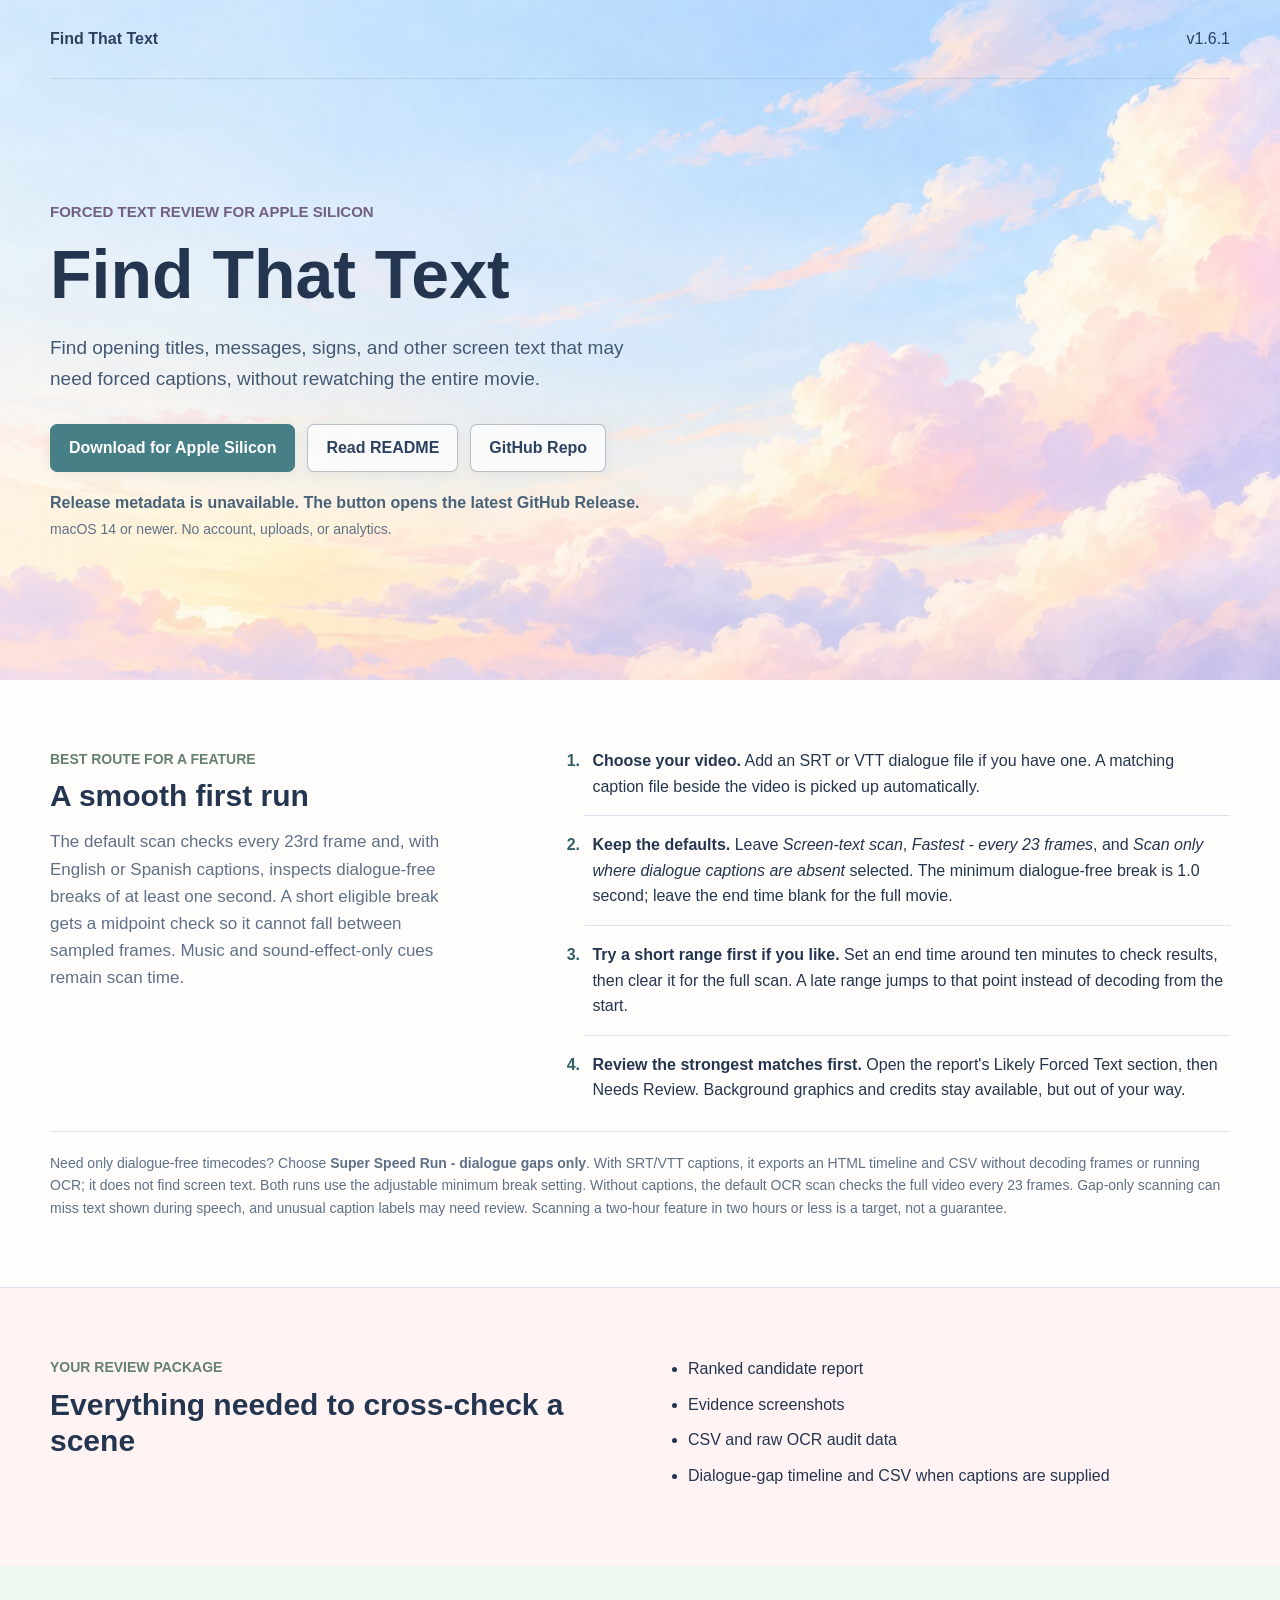
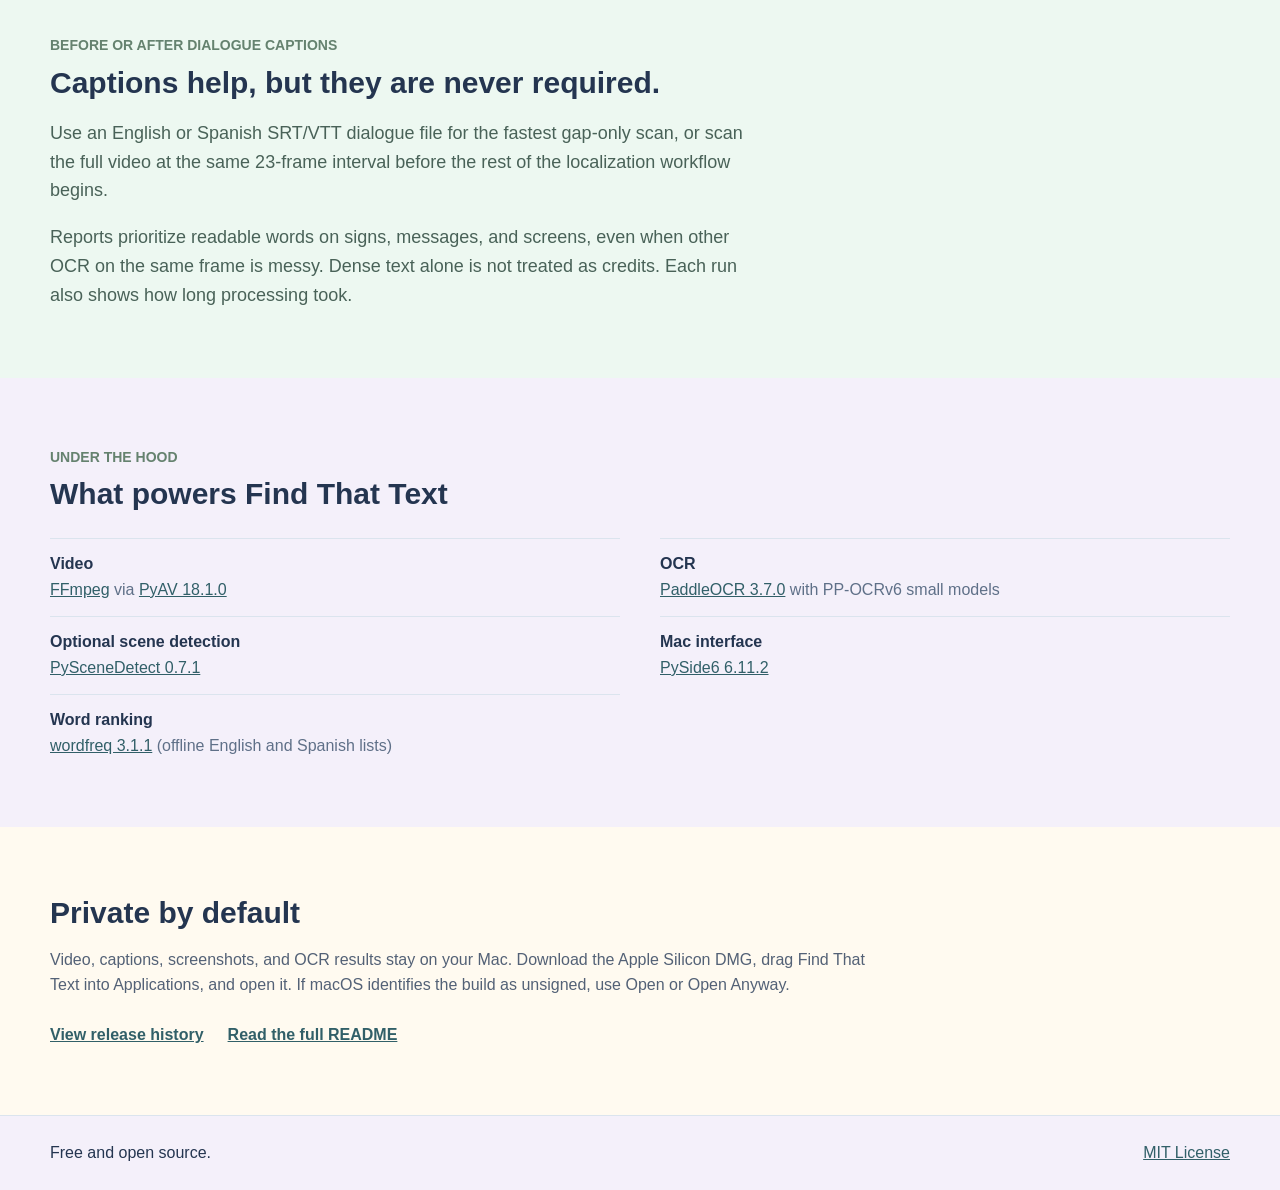
==== index.html @ 342d2d03 "Update download page for v1.6.1" ====
<!doctype html>
<html lang="en" data-repo="Find-That-Text" data-owner="MichaelBrandonFalk">
<head>
  <meta charset="utf-8">
  <meta name="viewport" content="width=device-width, initial-scale=1">
  <title>Find That Text</title>
  <link rel="icon" href="assets/icon.svg" type="image/svg+xml">
  <link rel="stylesheet" href="styles.css">
</head>
<body>
  <header class="hero">
    <nav>
      <strong>Find That Text</strong>
      <span>v1.6.1</span>
    </nav>
    <section class="hero-content">
      <p class="kicker">Forced text review for Apple Silicon</p>
      <h1>Find That Text</h1>
      <p class="summary">Find opening titles, messages, signs, and other screen text that may need forced captions, without rewatching the entire movie.</p>
      <div class="actions">
        <a id="download" class="button primary" href="https://github.com/MichaelBrandonFalk/Find-That-Text/releases/latest">Download for Apple Silicon</a>
        <a id="readme" class="button" href="https://github.com/MichaelBrandonFalk/Find-That-Text#readme">Read README</a>
        <a id="source" class="button" href="https://github.com/MichaelBrandonFalk/Find-That-Text">GitHub Repo</a>
      </div>
      <p id="download-status" class="status">Latest release lookup will use GitHub Releases when published.</p>
      <p class="compatibility">macOS 14 or newer. No account, uploads, or analytics.</p>
    </section>
  </header>
  <main>
    <section class="workflow">
      <div class="workflow-intro">
        <p class="section-label">Best route for a feature</p>
        <h2>A smooth first run</h2>
        <p>The default scan checks every 23rd frame and, with English or Spanish captions, inspects dialogue-free breaks of at least one second. A short eligible break gets a midpoint check so it cannot fall between sampled frames. Music and sound-effect-only cues remain scan time.</p>
      </div>
      <ol class="workflow-steps">
        <li><strong>Choose your video.</strong> Add an SRT or VTT dialogue file if you have one. A matching caption file beside the video is picked up automatically.</li>
        <li><strong>Keep the defaults.</strong> Leave <em>Screen-text scan</em>, <em>Fastest - every 23 frames</em>, and <em>Scan only where dialogue captions are absent</em> selected. The minimum dialogue-free break is 1.0 second; leave the end time blank for the full movie.</li>
        <li><strong>Try a short range first if you like.</strong> Set an end time around ten minutes to check results, then clear it for the full scan. A late range jumps to that point instead of decoding from the start.</li>
        <li><strong>Review the strongest matches first.</strong> Open the report's Likely Forced Text section, then Needs Review. Background graphics and credits stay available, but out of your way.</li>
      </ol>
      <p class="workflow-note">Need only dialogue-free timecodes? Choose <strong>Super Speed Run - dialogue gaps only</strong>. With SRT/VTT captions, it exports an HTML timeline and CSV without decoding frames or running OCR; it does not find screen text. Both runs use the adjustable minimum break setting. Without captions, the default OCR scan checks the full video every 23 frames. Gap-only scanning can miss text shown during speech, and unusual caption labels may need review. Scanning a two-hour feature in two hours or less is a target, not a guarantee.</p>
    </section>
    <section class="outputs">
      <div>
        <p class="section-label">Your review package</p>
        <h2>Everything needed to cross-check a scene</h2>
      </div>
      <ul>
        <li>Ranked candidate report</li>
        <li>Evidence screenshots</li>
        <li>CSV and raw OCR audit data</li>
        <li>Dialogue-gap timeline and CSV when captions are supplied</li>
      </ul>
    </section>
    <section class="privacy">
      <p class="section-label">Before or after dialogue captions</p>
      <h2>Captions help, but they are never required.</h2>
      <p>Use an English or Spanish SRT/VTT dialogue file for the fastest gap-only scan, or scan the full video at the same 23-frame interval before the rest of the localization workflow begins.</p>
      <p>Reports prioritize readable words on signs, messages, and screens, even when other OCR on the same frame is messy. Dense text alone is not treated as credits. Each run also shows how long processing took.</p>
    </section>
    <section class="technology">
      <p class="section-label">Under the hood</p>
      <h2>What powers Find That Text</h2>
      <ul class="technology-list">
        <li><strong>Video</strong><a href="https://ffmpeg.org/">FFmpeg</a> via <a href="https://github.com/PyAV-Org/PyAV">PyAV 18.1.0</a></li>
        <li><strong>OCR</strong><a href="https://github.com/PaddlePaddle/PaddleOCR">PaddleOCR 3.7.0</a> with PP-OCRv6 small models</li>
        <li><strong>Optional scene detection</strong><a href="https://github.com/Breakthrough/PySceneDetect">PySceneDetect 0.7.1</a></li>
        <li><strong>Mac interface</strong><a href="https://doc.qt.io/qtforpython-6/">PySide6 6.11.2</a></li>
        <li><strong>Word ranking</strong><a href="https://github.com/rspeer/wordfreq">wordfreq 3.1.1</a> (offline English and Spanish lists)</li>
      </ul>
    </section>
    <section class="install">
      <h2>Private by default</h2>
      <p>Video, captions, screenshots, and OCR results stay on your Mac. Download the Apple Silicon DMG, drag Find That Text into Applications, and open it. If macOS identifies the build as unsigned, use Open or Open Anyway.</p>
      <div class="text-links">
        <a id="releases" href="https://github.com/MichaelBrandonFalk/Find-That-Text/releases">View release history</a>
        <a id="readme-inline" href="https://github.com/MichaelBrandonFalk/Find-That-Text#readme">Read the full README</a>
      </div>
    </section>
  </main>
  <footer>
    <span>Free and open source.</span>
    <a href="https://github.com/MichaelBrandonFalk/Find-That-Text/blob/main/LICENSE" id="license">MIT License</a>
  </footer>
  <script src="app.js"></script>
</body>
</html>
---- styles.css ----
:root {
  color-scheme: light;
  --ink: #243550;
  --muted: #5f7088;
  --line: #dbe4ee;
  --accent: #477f87;
  --accent-strong: #315f68;
  --sky: #eaf5ff;
  --blush: #fff3f4;
  --mint: #edf8f1;
  --lavender: #f4f0fa;
  --cream: #fffaf0;
  --panel: #fffefd;
}

* {
  box-sizing: border-box;
}

body {
  margin: 0;
  font-family: -apple-system, BlinkMacSystemFont, "Segoe UI", sans-serif;
  color: var(--ink);
  background: var(--panel);
  line-height: 1.6;
}

.hero {
  height: min(680px, 82vh);
  min-height: 560px;
  padding: 0 28px;
  color: var(--ink);
  background: var(--sky) url("assets/pastel-clouds-hero.jpg") center / cover no-repeat;
  display: flex;
  flex-direction: column;
}

nav {
  width: min(1180px, 100%);
  margin: 0 auto;
  padding: 26px 0;
  display: flex;
  justify-content: space-between;
  align-items: center;
  gap: 18px;
  border-bottom: 1px solid rgba(66, 92, 124, 0.14);
  color: #2d4260;
}

.hero-content {
  width: min(1180px, 100%);
  margin: auto;
  padding: 72px 0 90px;
}

.kicker {
  margin: 0 0 16px;
  color: #725f82;
  font-weight: 700;
  font-size: 15px;
  text-transform: uppercase;
  letter-spacing: 0;
}

h1 {
  margin: 0;
  max-width: 690px;
  font-size: 68px;
  line-height: 1.02;
  letter-spacing: 0;
  color: #243550;
}

h2 {
  margin: 0 0 14px;
  font-size: 30px;
  letter-spacing: 0;
  line-height: 1.2;
}

.summary {
  max-width: 580px;
  margin: 24px 0 30px;
  font-size: 19px;
  color: #435873;
}

.actions {
  display: flex;
  flex-wrap: wrap;
  gap: 12px;
}

.button {
  display: inline-flex;
  align-items: center;
  justify-content: center;
  min-height: 46px;
  padding: 10px 18px;
  border: 1px solid rgba(52, 77, 104, 0.34);
  border-radius: 7px;
  color: #2d4260;
  background: rgba(255, 255, 255, 0.68);
  text-decoration: none;
  font-weight: 700;
  box-shadow: 0 3px 12px rgba(78, 104, 134, 0.08);
}

.button.primary {
  border-color: var(--accent);
  background: var(--accent);
  color: white;
}

.button.primary:hover {
  background: var(--accent-strong);
}

.status {
  margin: 18px 0 0;
  color: #486279;
  font-weight: 650;
}

.compatibility {
  margin: 3px 0 0;
  color: var(--muted);
  font-size: 14px;
}

main {
  background: var(--panel);
}

.workflow,
.outputs,
.privacy,
.technology,
.install {
  padding: 68px max(28px, calc((100vw - 1180px) / 2));
}

.workflow {
  display: grid;
  grid-template-columns: minmax(240px, 0.9fr) minmax(0, 1.4fr);
  column-gap: 80px;
  row-gap: 28px;
  border-bottom: 1px solid var(--line);
  background: var(--panel);
}

.workflow-intro > p:last-child {
  max-width: 400px;
  margin: 0;
  color: var(--muted);
  font-size: 17px;
}

.workflow-steps {
  margin: 0;
  padding-left: 24px;
}

.workflow-steps li {
  padding: 0 0 16px 8px;
  margin-bottom: 16px;
  border-bottom: 1px solid var(--line);
}

.workflow-steps li:last-child {
  margin-bottom: 0;
  padding-bottom: 0;
  border-bottom: 0;
}

.workflow-steps li::marker {
  color: var(--accent-strong);
  font-weight: 750;
}

.workflow-steps strong {
  color: var(--ink);
}

.workflow-note {
  grid-column: 1 / -1;
  margin: 0;
  padding-top: 20px;
  border-top: 1px solid var(--line);
  color: var(--muted);
  font-size: 14px;
}

.outputs {
  display: grid;
  grid-template-columns: minmax(240px, 1fr) minmax(0, 1fr);
  gap: 48px;
  background: var(--blush);
}

.outputs ul {
  margin: 0;
  padding-left: 24px;
}

.outputs li {
  margin: 0 0 10px;
}

.privacy {
  background: var(--mint);
}

.privacy p:not(.section-label) {
  max-width: 700px;
  margin-bottom: 0;
  font-size: 18px;
  color: #496258;
}

.section-label {
  margin: 0 0 8px;
  color: #65826f;
  font-size: 14px;
  font-weight: 750;
  text-transform: uppercase;
  letter-spacing: 0;
}

.technology {
  background: var(--lavender);
}

.technology-list {
  display: grid;
  grid-template-columns: repeat(2, minmax(0, 1fr));
  gap: 14px 40px;
  list-style: none;
  margin: 26px 0 0;
  padding: 0;
}

.technology-list li {
  border-top: 1px solid var(--line);
  padding-top: 12px;
  color: var(--muted);
}

.technology-list strong {
  display: block;
  color: var(--ink);
}

.install {
  background: var(--cream);
}

.install > p {
  max-width: 820px;
  color: #536176;
}

.text-links {
  display: flex;
  flex-wrap: wrap;
  gap: 24px;
  margin-top: 24px;
  font-weight: 700;
}

footer {
  display: flex;
  justify-content: space-between;
  gap: 18px;
  padding: 24px max(28px, calc((100vw - 1180px) / 2));
  border-top: 1px solid var(--line);
  background: var(--lavender);
}

footer a,
main a {
  color: var(--accent-strong);
}

@media (max-width: 720px) {
  .hero {
    height: min(640px, 88vh);
    min-height: 560px;
    padding: 0 20px;
    background-position: 62% center;
  }

  nav {
    padding: 20px 0;
  }

  .hero-content {
    padding: 56px 0 72px;
  }

  h1 {
    max-width: 520px;
    font-size: 46px;
  }

  .summary {
    max-width: 500px;
    font-size: 18px;
  }

  .button {
    width: 100%;
  }

  .workflow,
  .outputs,
  .privacy,
  .technology,
  .install {
    padding: 52px 24px;
  }

  .workflow,
  .outputs {
    grid-template-columns: 1fr;
    gap: 30px;
  }

  .technology-list {
    grid-template-columns: 1fr;
  }

  footer {
    padding: 22px 24px;
  }
}

@media (max-width: 420px) {
  .hero {
    height: auto;
    min-height: 560px;
  }

  nav {
    font-size: 14px;
  }

  h1 {
    font-size: 40px;
  }

  .kicker {
    font-size: 13px;
  }
}
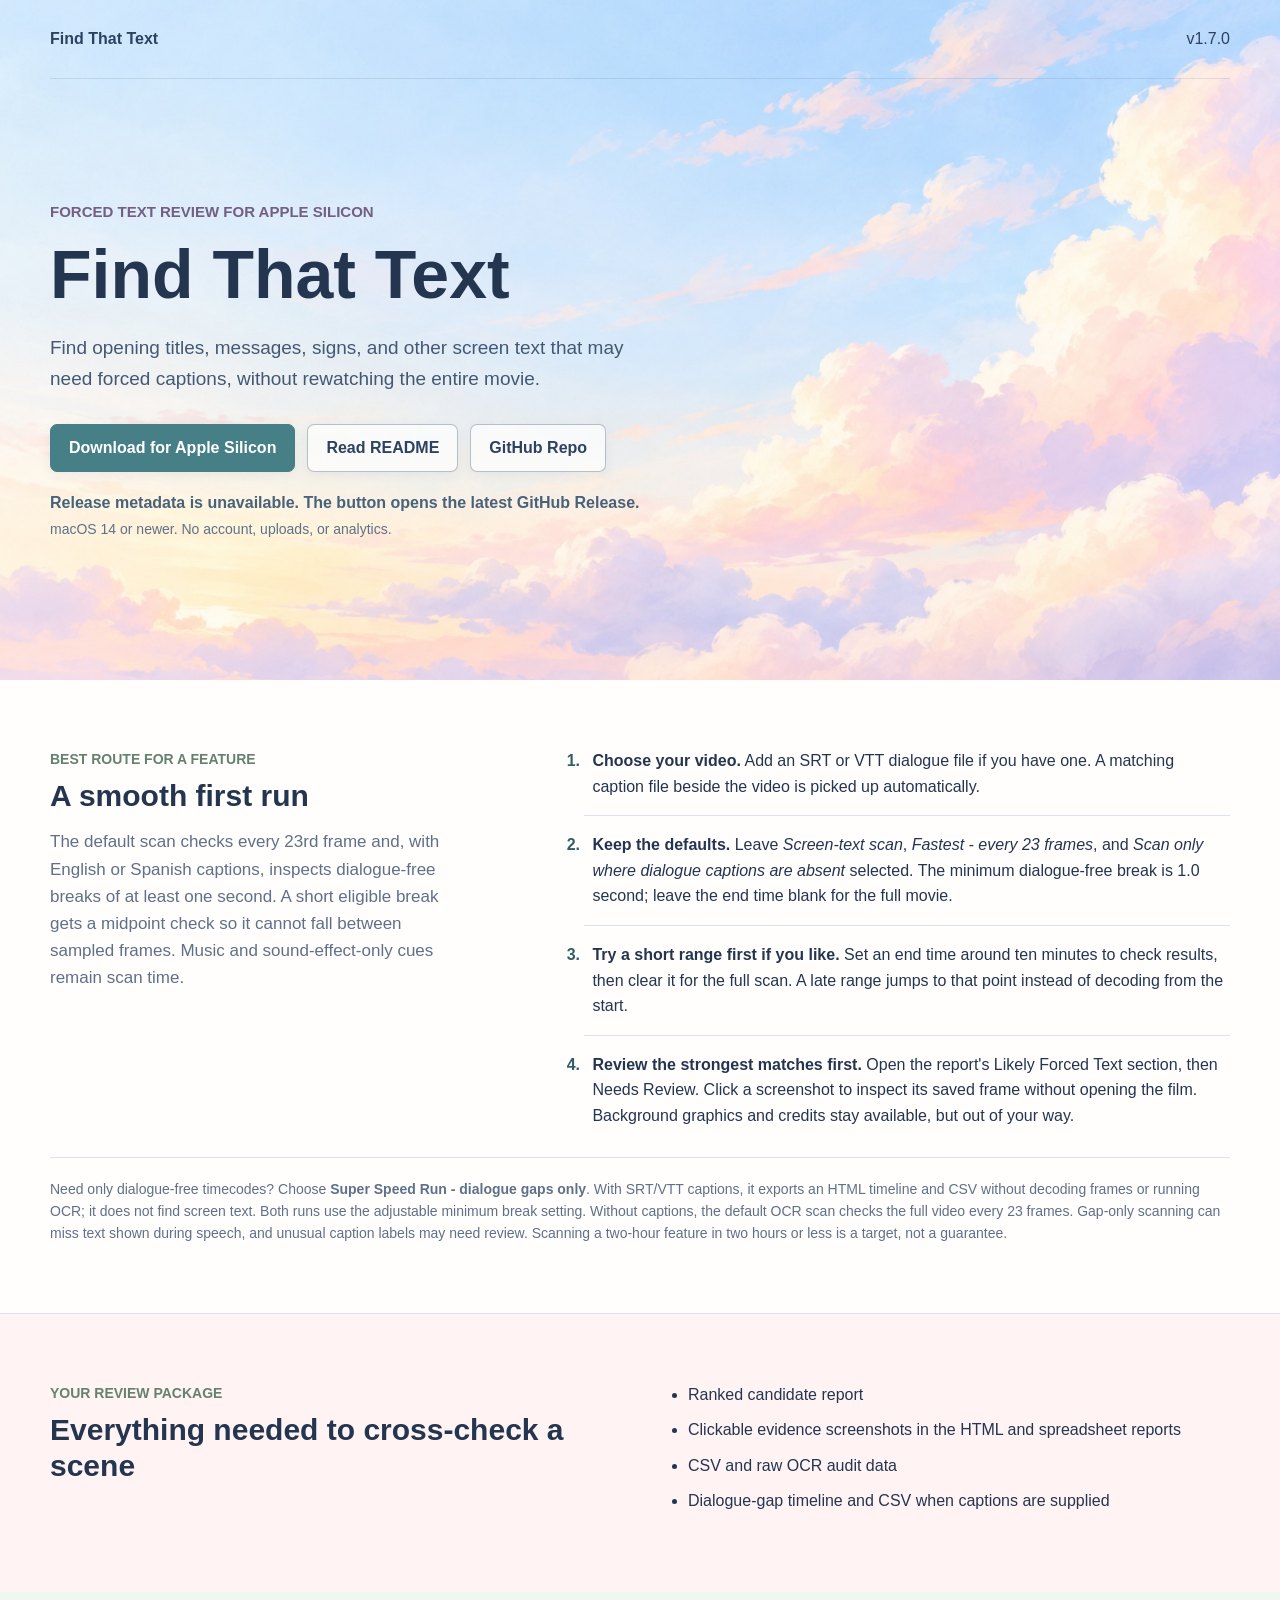
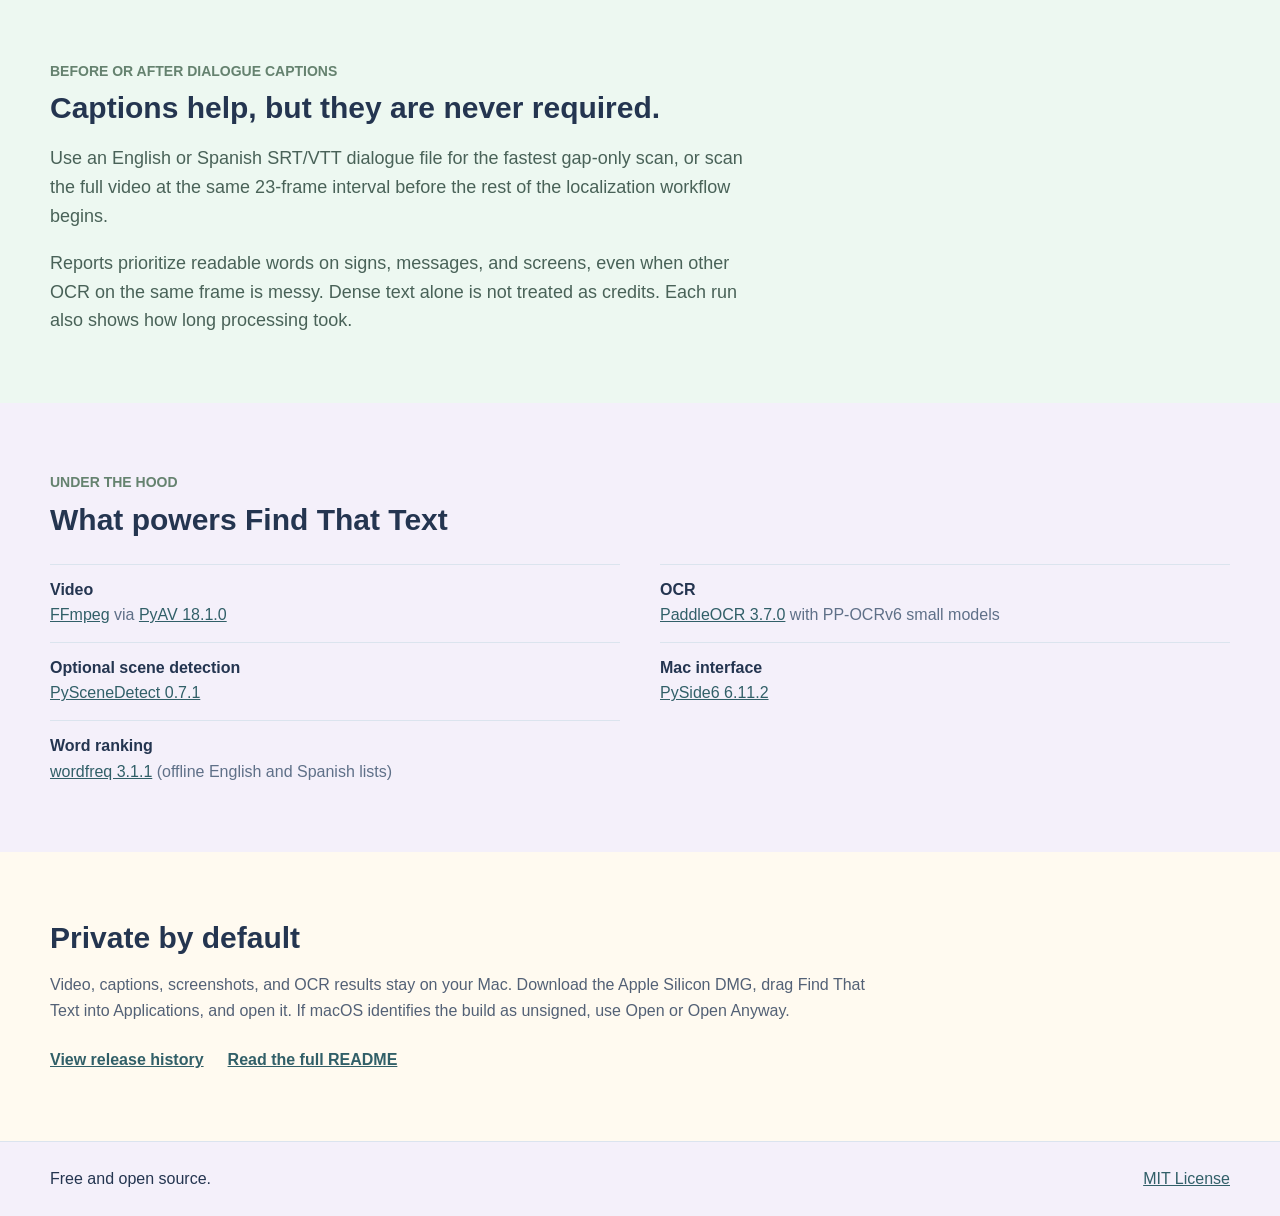
==== commit b147d291: "Update download page for v1.7.0" ====
--- a/index.html
+++ b/index.html
@@ -11,7 +11,7 @@
   <header class="hero">
     <nav>
       <strong>Find That Text</strong>
-      <span>v1.6.1</span>
+        <span>v1.7.0</span>
     </nav>
     <section class="hero-content">
       <p class="kicker">Forced text review for Apple Silicon</p>
@@ -37,7 +37,7 @@
         <li><strong>Choose your video.</strong> Add an SRT or VTT dialogue file if you have one. A matching caption file beside the video is picked up automatically.</li>
         <li><strong>Keep the defaults.</strong> Leave <em>Screen-text scan</em>, <em>Fastest - every 23 frames</em>, and <em>Scan only where dialogue captions are absent</em> selected. The minimum dialogue-free break is 1.0 second; leave the end time blank for the full movie.</li>
         <li><strong>Try a short range first if you like.</strong> Set an end time around ten minutes to check results, then clear it for the full scan. A late range jumps to that point instead of decoding from the start.</li>
-        <li><strong>Review the strongest matches first.</strong> Open the report's Likely Forced Text section, then Needs Review. Background graphics and credits stay available, but out of your way.</li>
+        <li><strong>Review the strongest matches first.</strong> Open the report's Likely Forced Text section, then Needs Review. Click a screenshot to inspect its saved frame without opening the film. Background graphics and credits stay available, but out of your way.</li>
       </ol>
       <p class="workflow-note">Need only dialogue-free timecodes? Choose <strong>Super Speed Run - dialogue gaps only</strong>. With SRT/VTT captions, it exports an HTML timeline and CSV without decoding frames or running OCR; it does not find screen text. Both runs use the adjustable minimum break setting. Without captions, the default OCR scan checks the full video every 23 frames. Gap-only scanning can miss text shown during speech, and unusual caption labels may need review. Scanning a two-hour feature in two hours or less is a target, not a guarantee.</p>
     </section>
@@ -48,7 +48,7 @@
       </div>
       <ul>
         <li>Ranked candidate report</li>
-        <li>Evidence screenshots</li>
+        <li>Clickable evidence screenshots in the HTML and spreadsheet reports</li>
         <li>CSV and raw OCR audit data</li>
         <li>Dialogue-gap timeline and CSV when captions are supplied</li>
       </ul>
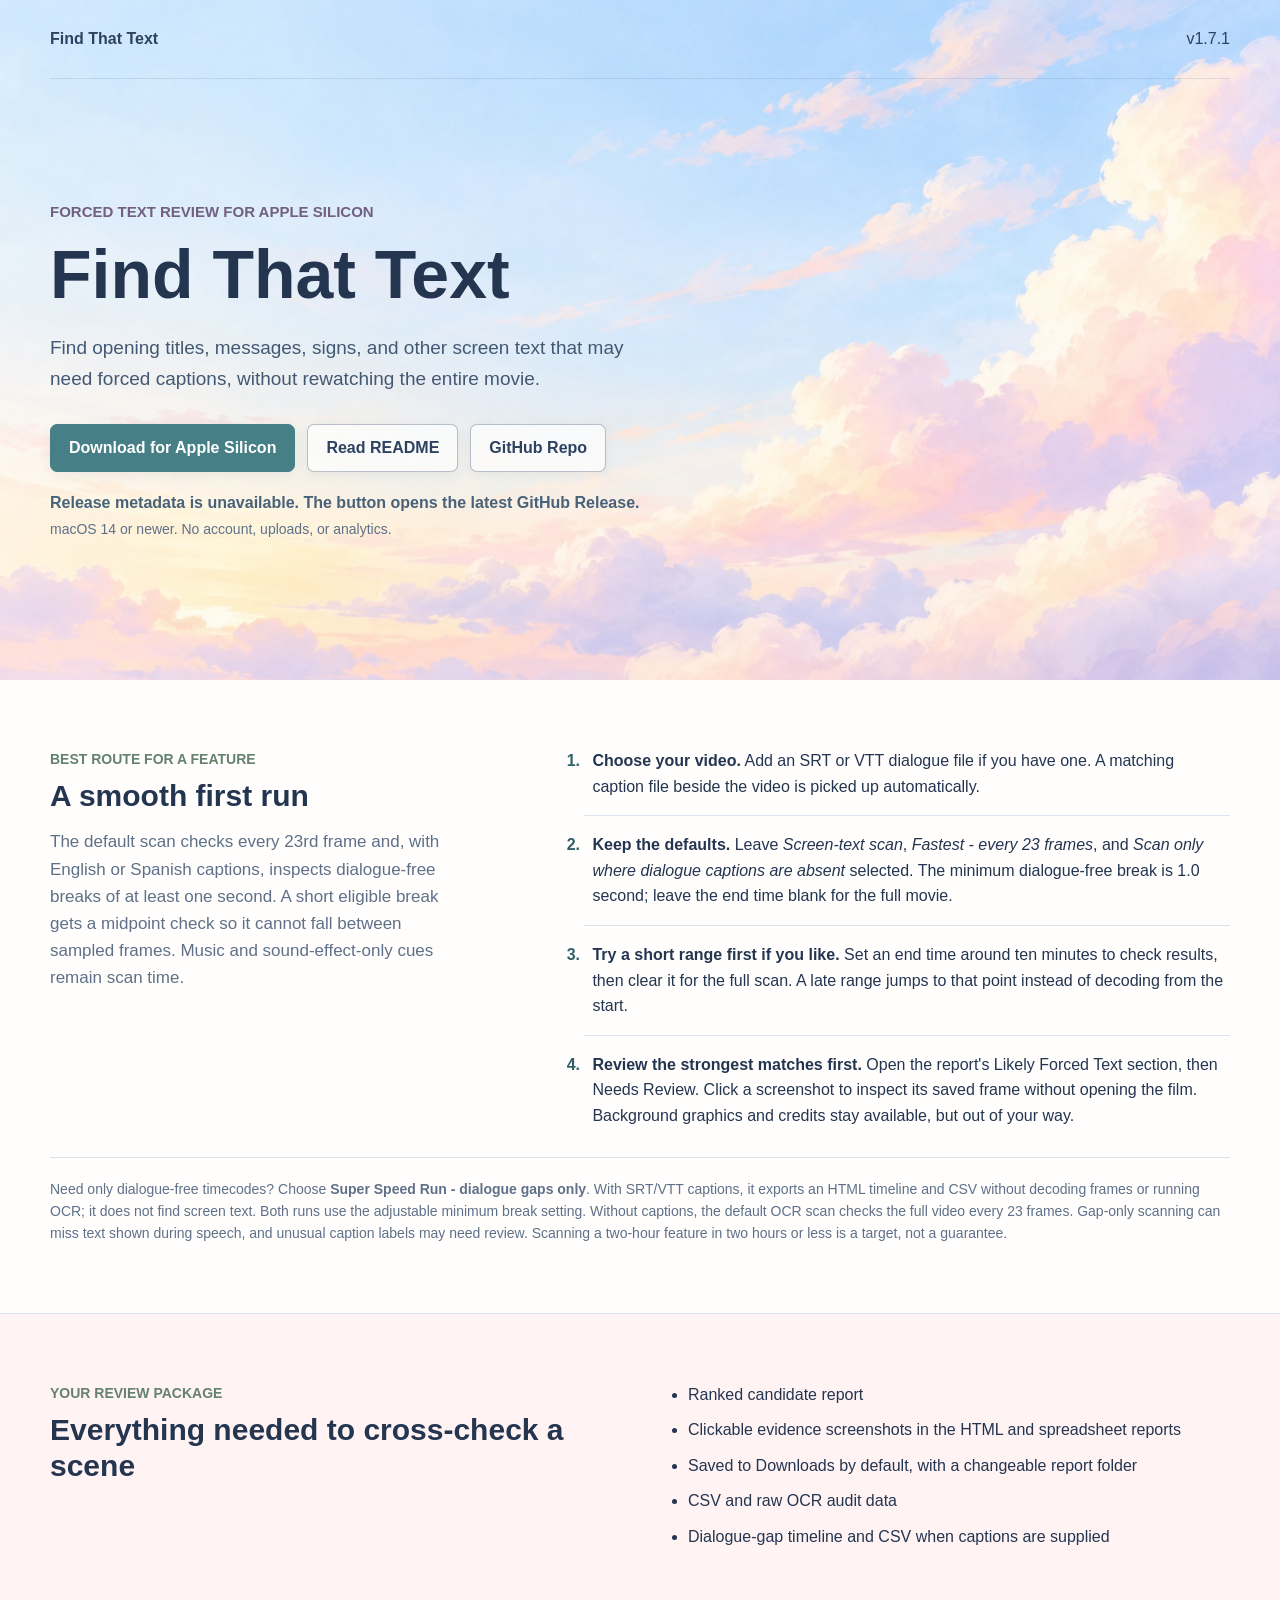
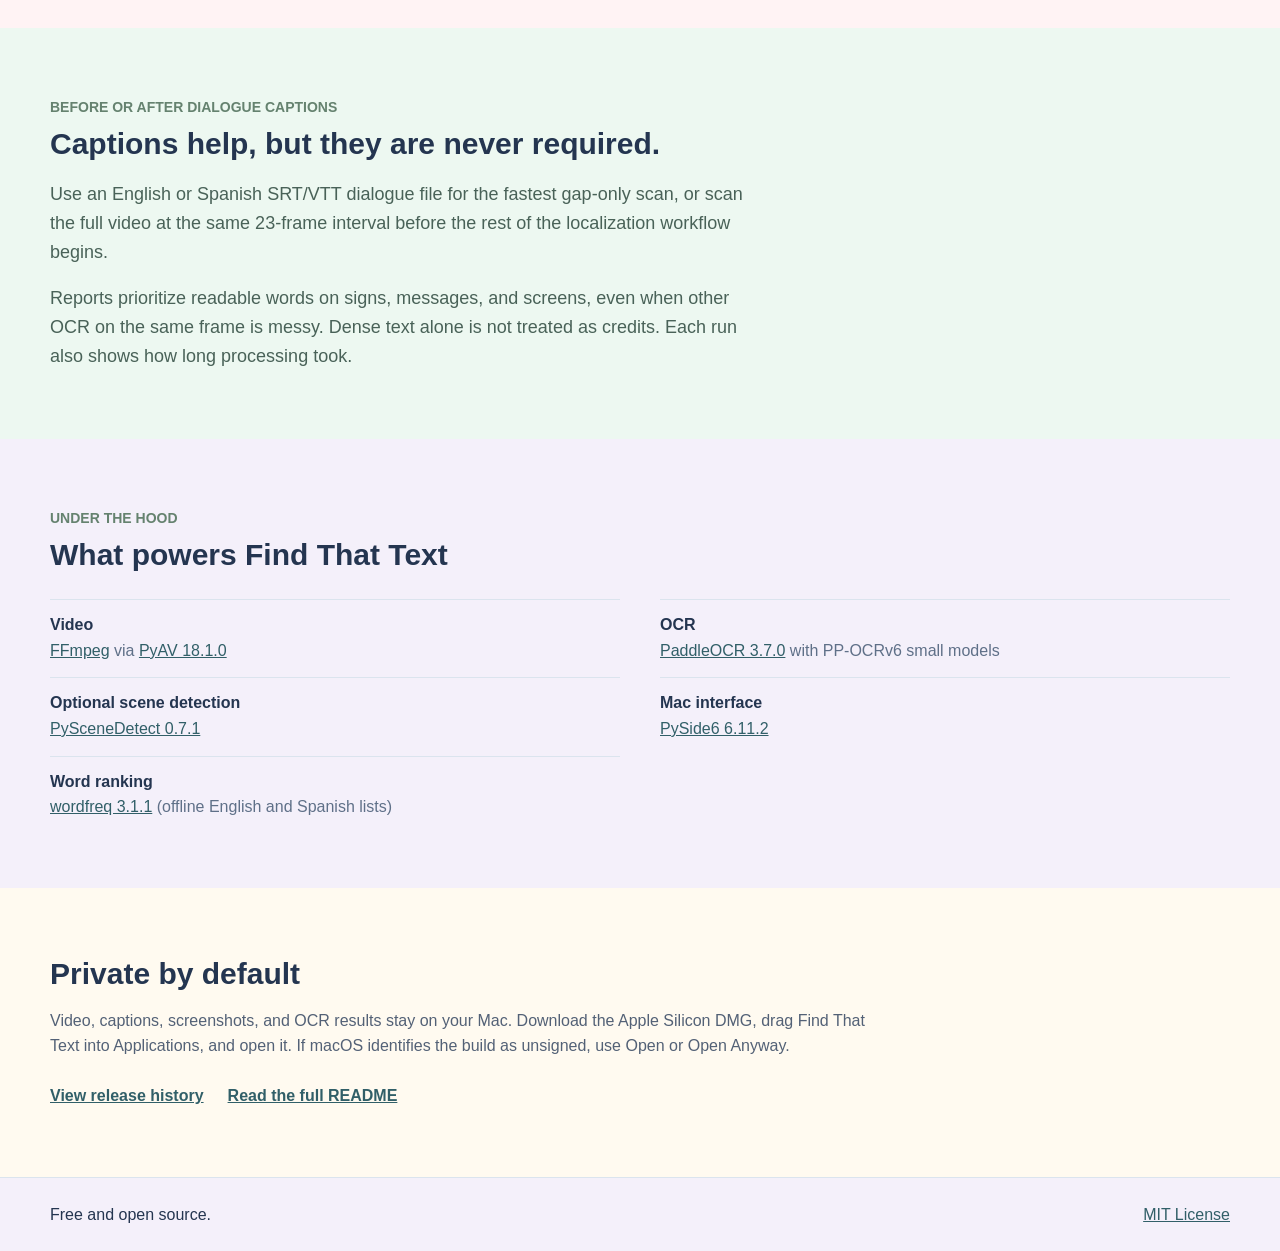
==== commit 603533cc: "Update download page for v1.7.1" ====
--- a/index.html
+++ b/index.html
@@ -11,7 +11,7 @@
   <header class="hero">
     <nav>
       <strong>Find That Text</strong>
-        <span>v1.7.0</span>
+        <span>v1.7.1</span>
     </nav>
     <section class="hero-content">
       <p class="kicker">Forced text review for Apple Silicon</p>
@@ -49,6 +49,7 @@
       <ul>
         <li>Ranked candidate report</li>
         <li>Clickable evidence screenshots in the HTML and spreadsheet reports</li>
+        <li>Saved to Downloads by default, with a changeable report folder</li>
         <li>CSV and raw OCR audit data</li>
         <li>Dialogue-gap timeline and CSV when captions are supplied</li>
       </ul>
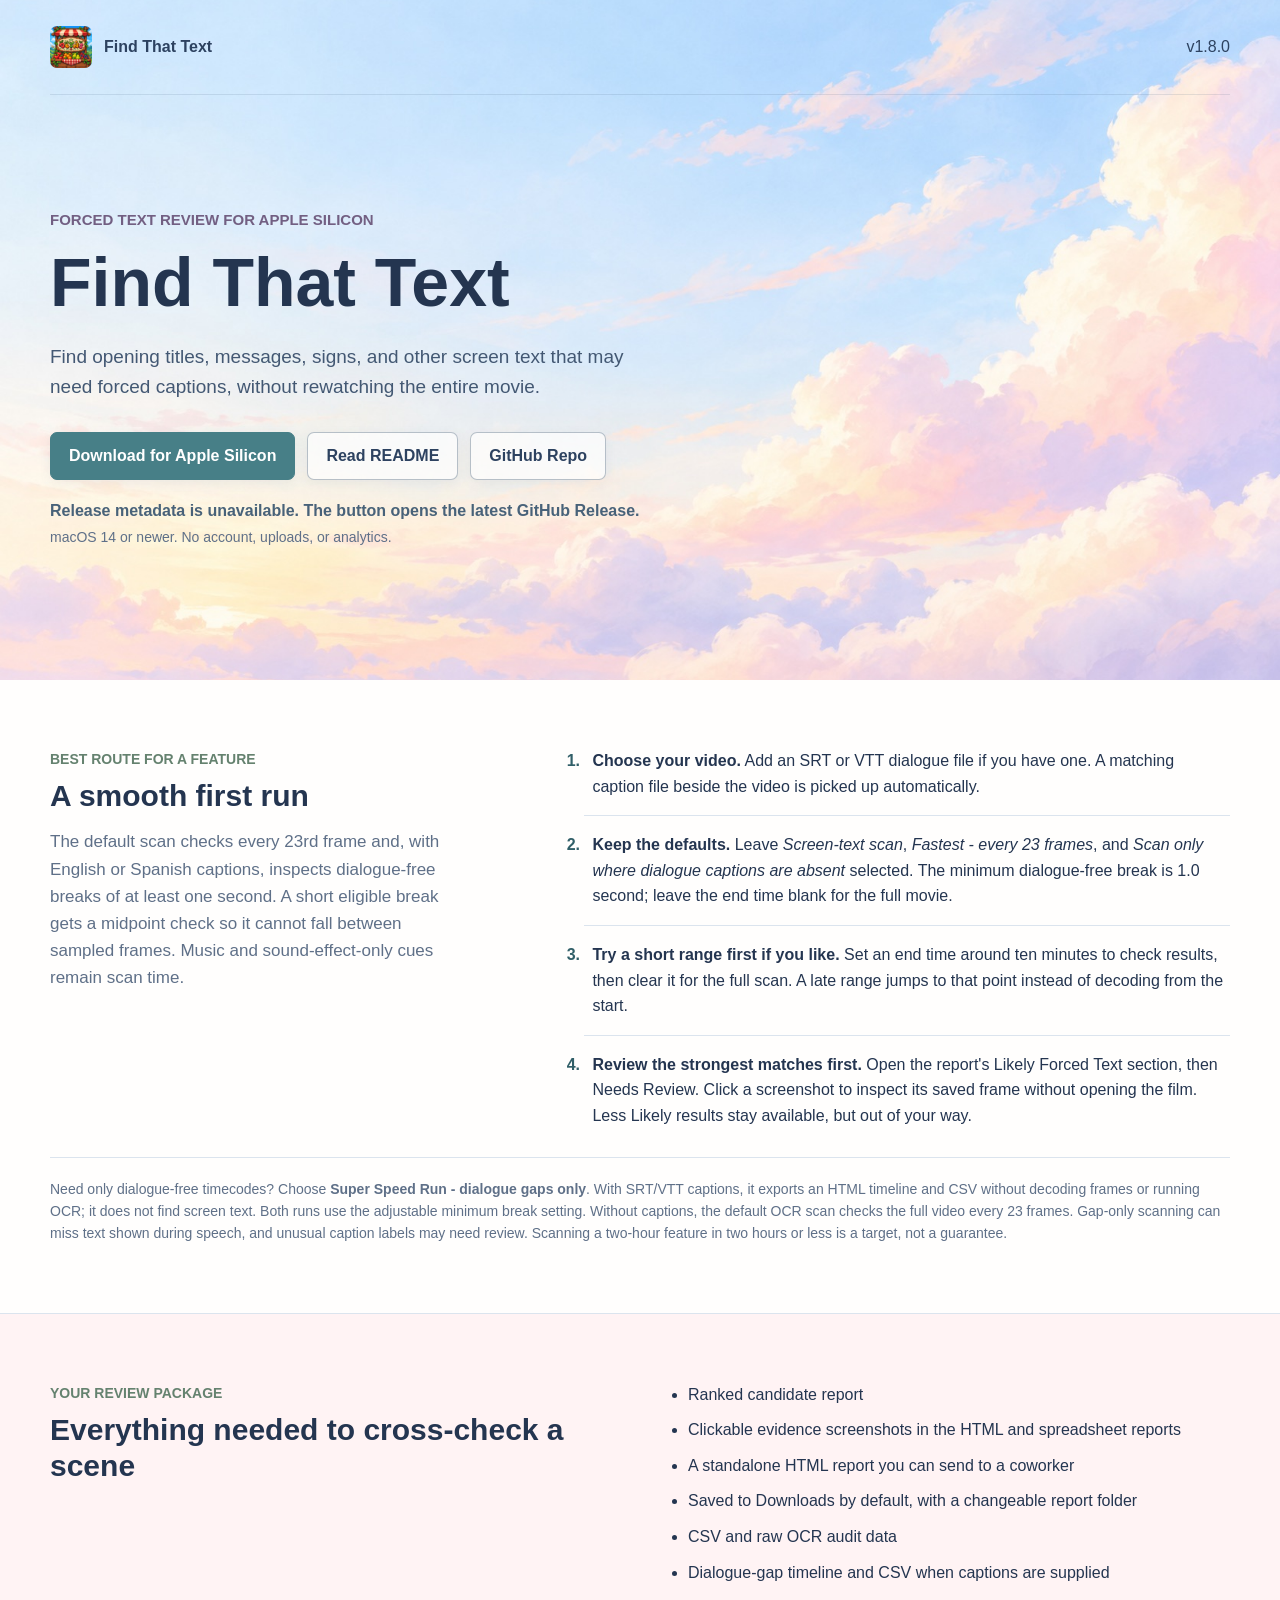
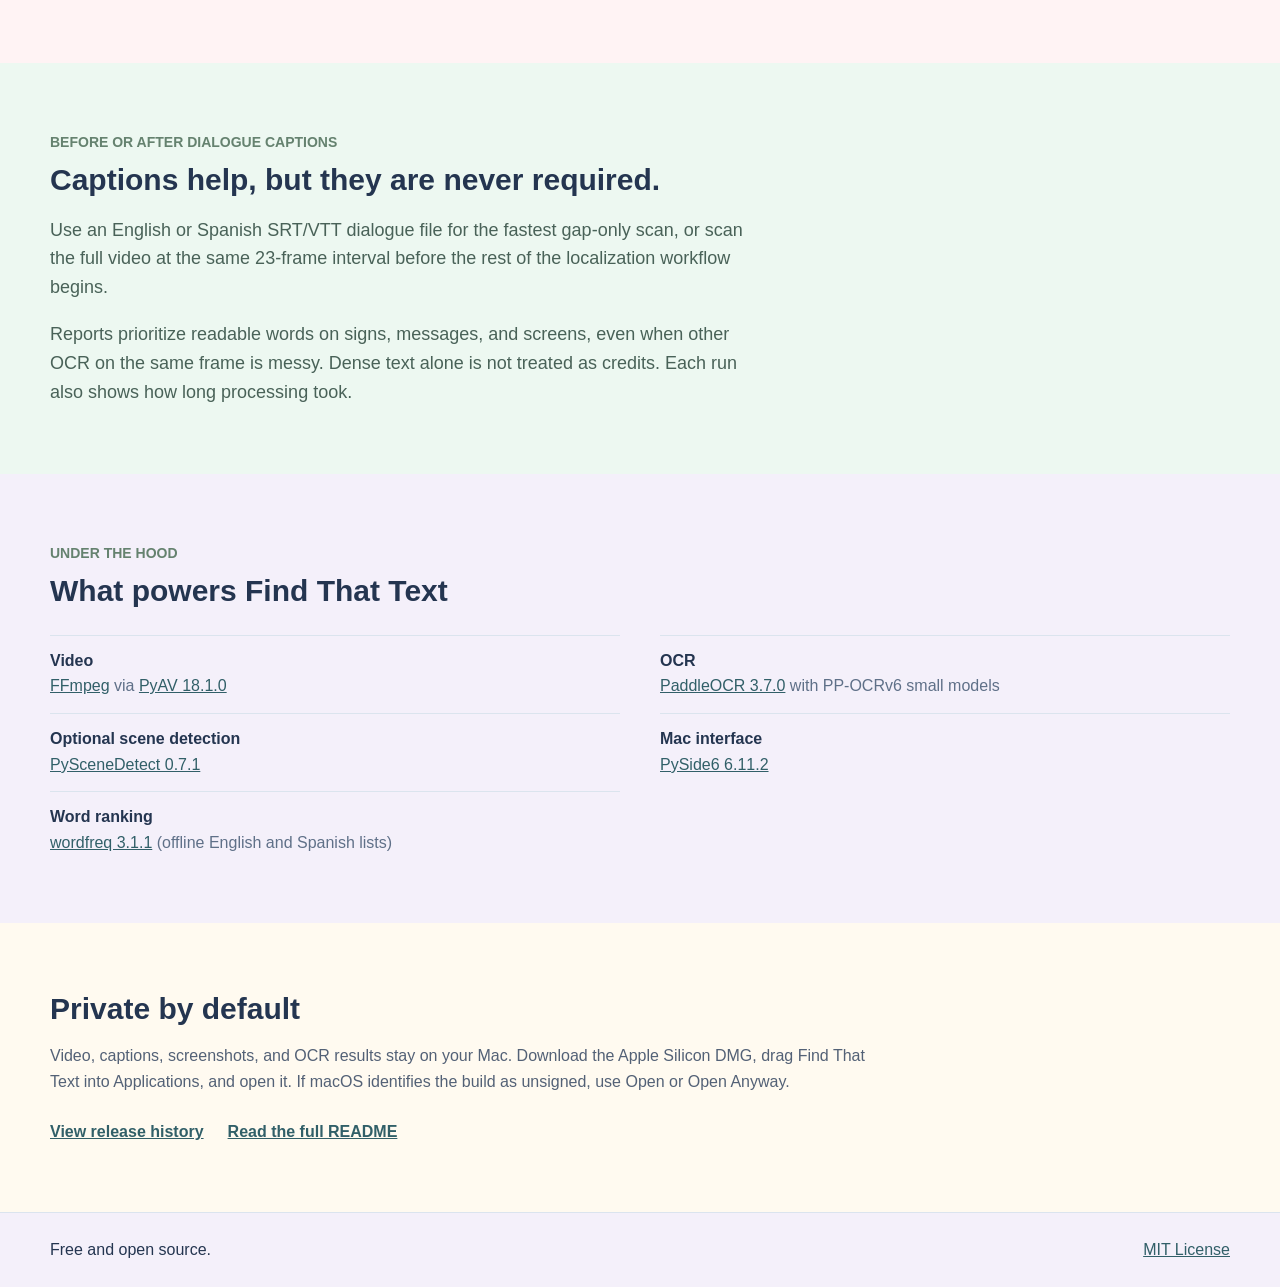
==== commit dbf5dab4: "Publish v1.8.0 icons and sharing guidance" ====
--- a/index.html
+++ b/index.html
@@ -4,14 +4,16 @@
   <meta charset="utf-8">
   <meta name="viewport" content="width=device-width, initial-scale=1">
   <title>Find That Text</title>
-  <link rel="icon" href="assets/icon.svg" type="image/svg+xml">
+  <meta property="og:image" content="https://michaelbrandonfalk.github.io/Find-That-Text/assets/icon-512.png">
+  <link rel="icon" href="assets/favicon-32.png" sizes="32x32" type="image/png">
+  <link rel="apple-touch-icon" href="assets/apple-touch-icon.png">
   <link rel="stylesheet" href="styles.css">
 </head>
 <body>
   <header class="hero">
     <nav>
-      <strong>Find That Text</strong>
-        <span>v1.7.1</span>
+      <strong class="brand"><img src="assets/icon-192.png" alt="" width="42" height="42">Find That Text</strong>
+      <span>v1.8.0</span>
     </nav>
     <section class="hero-content">
       <p class="kicker">Forced text review for Apple Silicon</p>
@@ -37,7 +39,7 @@
         <li><strong>Choose your video.</strong> Add an SRT or VTT dialogue file if you have one. A matching caption file beside the video is picked up automatically.</li>
         <li><strong>Keep the defaults.</strong> Leave <em>Screen-text scan</em>, <em>Fastest - every 23 frames</em>, and <em>Scan only where dialogue captions are absent</em> selected. The minimum dialogue-free break is 1.0 second; leave the end time blank for the full movie.</li>
         <li><strong>Try a short range first if you like.</strong> Set an end time around ten minutes to check results, then clear it for the full scan. A late range jumps to that point instead of decoding from the start.</li>
-        <li><strong>Review the strongest matches first.</strong> Open the report's Likely Forced Text section, then Needs Review. Click a screenshot to inspect its saved frame without opening the film. Background graphics and credits stay available, but out of your way.</li>
+        <li><strong>Review the strongest matches first.</strong> Open the report's Likely Forced Text section, then Needs Review. Click a screenshot to inspect its saved frame without opening the film. Less Likely results stay available, but out of your way.</li>
       </ol>
       <p class="workflow-note">Need only dialogue-free timecodes? Choose <strong>Super Speed Run - dialogue gaps only</strong>. With SRT/VTT captions, it exports an HTML timeline and CSV without decoding frames or running OCR; it does not find screen text. Both runs use the adjustable minimum break setting. Without captions, the default OCR scan checks the full video every 23 frames. Gap-only scanning can miss text shown during speech, and unusual caption labels may need review. Scanning a two-hour feature in two hours or less is a target, not a guarantee.</p>
     </section>
@@ -49,6 +51,7 @@
       <ul>
         <li>Ranked candidate report</li>
         <li>Clickable evidence screenshots in the HTML and spreadsheet reports</li>
+        <li>A standalone HTML report you can send to a coworker</li>
         <li>Saved to Downloads by default, with a changeable report folder</li>
         <li>CSV and raw OCR audit data</li>
         <li>Dialogue-gap timeline and CSV when captions are supplied</li>
--- a/styles.css
+++ b/styles.css
@@ -47,6 +47,19 @@
   color: #2d4260;
 }
 
+.brand {
+  display: inline-flex;
+  align-items: center;
+  gap: 12px;
+}
+
+.brand img {
+  width: 42px;
+  height: 42px;
+  object-fit: contain;
+  border-radius: 7px;
+}
+
 .hero-content {
   width: min(1180px, 100%);
   margin: auto;
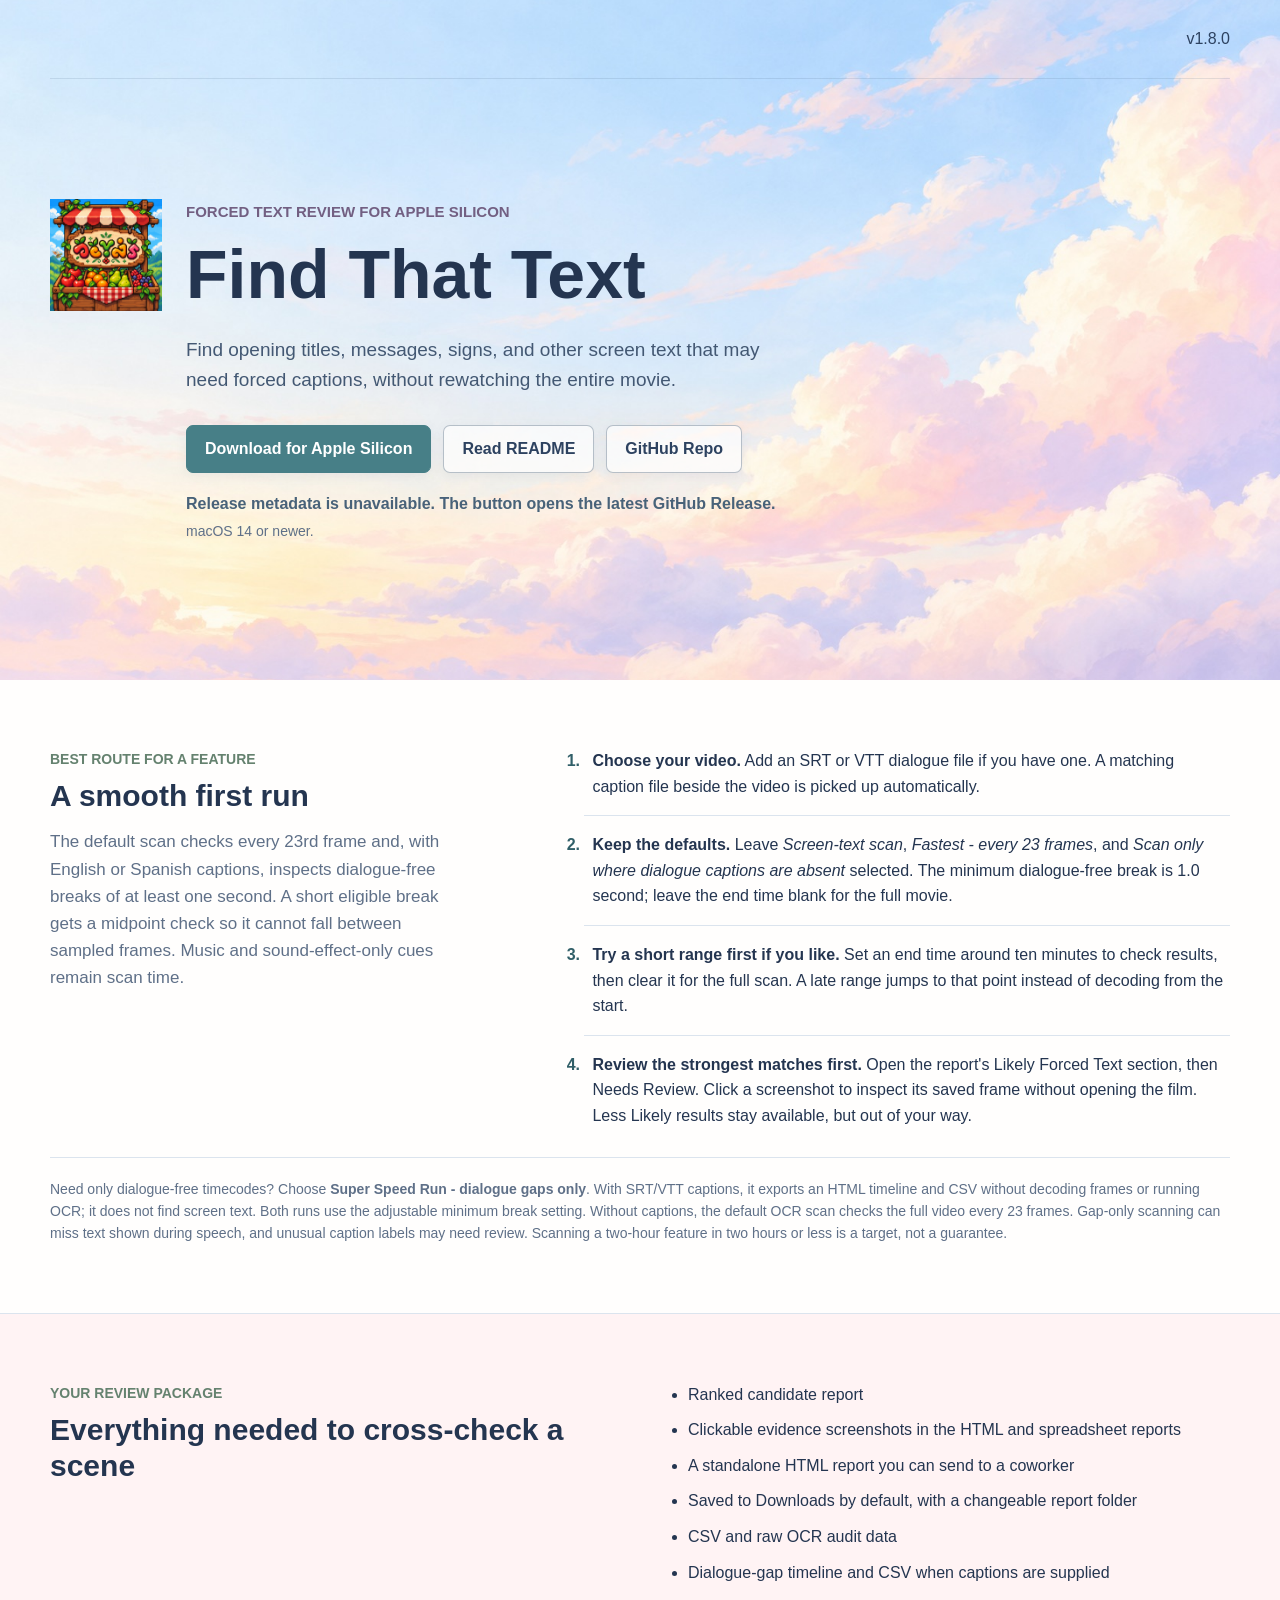
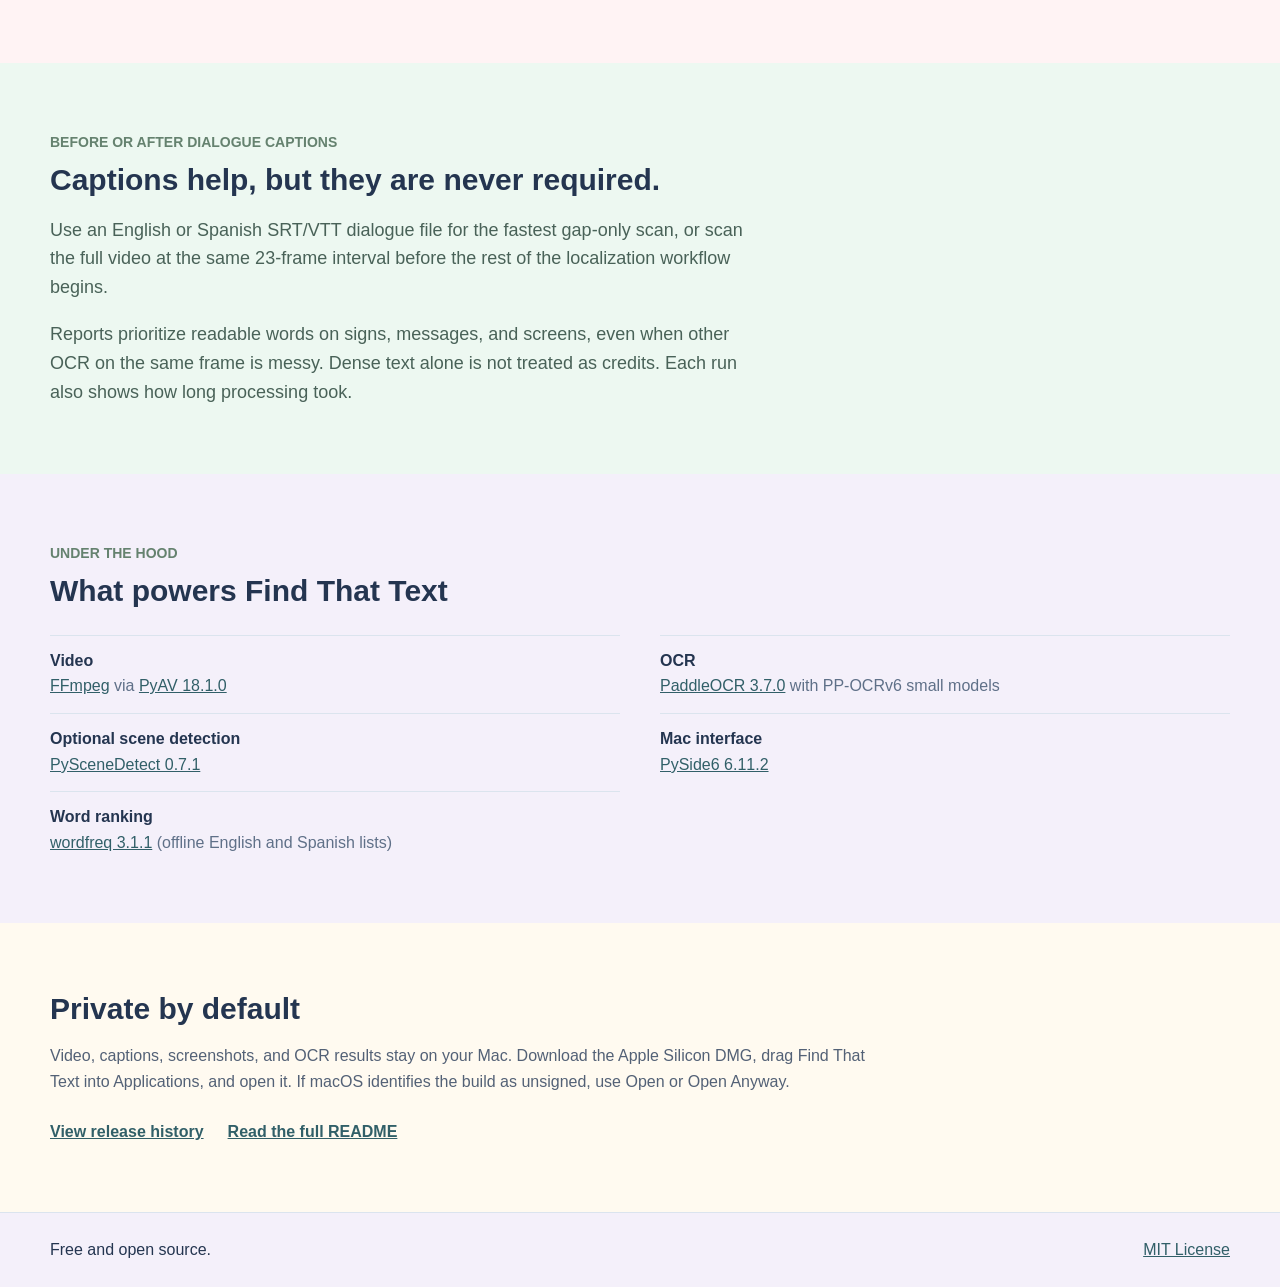
==== commit 85aff3f9: "Simplify website hero branding" ====
--- a/index.html
+++ b/index.html
@@ -11,21 +11,27 @@
 </head>
 <body>
   <header class="hero">
-    <nav>
-      <strong class="brand"><img src="assets/icon-192.png" alt="" width="42" height="42">Find That Text</strong>
+    <div class="topbar">
       <span>v1.8.0</span>
-    </nav>
+    </div>
     <section class="hero-content">
-      <p class="kicker">Forced text review for Apple Silicon</p>
-      <h1>Find That Text</h1>
-      <p class="summary">Find opening titles, messages, signs, and other screen text that may need forced captions, without rewatching the entire movie.</p>
-      <div class="actions">
-        <a id="download" class="button primary" href="https://github.com/MichaelBrandonFalk/Find-That-Text/releases/latest">Download for Apple Silicon</a>
-        <a id="readme" class="button" href="https://github.com/MichaelBrandonFalk/Find-That-Text#readme">Read README</a>
-        <a id="source" class="button" href="https://github.com/MichaelBrandonFalk/Find-That-Text">GitHub Repo</a>
+      <div class="hero-heading">
+        <img class="hero-logo" src="assets/icon-512.png" alt="" width="112" height="112">
+        <div>
+          <p class="kicker">Forced text review for Apple Silicon</p>
+          <h1>Find That Text</h1>
+        </div>
       </div>
-      <p id="download-status" class="status">Latest release lookup will use GitHub Releases when published.</p>
-      <p class="compatibility">macOS 14 or newer. No account, uploads, or analytics.</p>
+      <div class="hero-details">
+        <p class="summary">Find opening titles, messages, signs, and other screen text that may need forced captions, without rewatching the entire movie.</p>
+        <div class="actions">
+          <a id="download" class="button primary" href="https://github.com/MichaelBrandonFalk/Find-That-Text/releases/latest">Download for Apple Silicon</a>
+          <a id="readme" class="button" href="https://github.com/MichaelBrandonFalk/Find-That-Text#readme">Read README</a>
+          <a id="source" class="button" href="https://github.com/MichaelBrandonFalk/Find-That-Text">GitHub Repo</a>
+        </div>
+        <p id="download-status" class="status">Latest release lookup will use GitHub Releases when published.</p>
+        <p class="compatibility">macOS 14 or newer.</p>
+      </div>
     </section>
   </header>
   <main>
--- a/styles.css
+++ b/styles.css
@@ -35,29 +35,32 @@
   flex-direction: column;
 }
 
-nav {
+.topbar {
   width: min(1180px, 100%);
   margin: 0 auto;
   padding: 26px 0;
   display: flex;
-  justify-content: space-between;
+  justify-content: flex-end;
   align-items: center;
-  gap: 18px;
   border-bottom: 1px solid rgba(66, 92, 124, 0.14);
   color: #2d4260;
 }
 
-.brand {
-  display: inline-flex;
+.hero-heading {
+  display: flex;
   align-items: center;
-  gap: 12px;
-}
-
-.brand img {
-  width: 42px;
-  height: 42px;
+  gap: 24px;
+}
+
+.hero-logo {
+  width: 112px;
+  height: 112px;
+  flex: none;
   object-fit: contain;
-  border-radius: 7px;
+}
+
+.hero-details {
+  margin-left: 136px;
 }
 
 .hero-content {
@@ -297,18 +300,31 @@
 
 @media (max-width: 720px) {
   .hero {
-    height: min(640px, 88vh);
+    height: auto;
     min-height: 560px;
     padding: 0 20px;
     background-position: 62% center;
   }
 
-  nav {
+  .topbar {
     padding: 20px 0;
   }
 
   .hero-content {
     padding: 56px 0 72px;
+  }
+
+  .hero-heading {
+    gap: 16px;
+  }
+
+  .hero-logo {
+    width: 88px;
+    height: 88px;
+  }
+
+  .hero-details {
+    margin-left: 0;
   }
 
   h1 {
@@ -354,8 +370,17 @@
     min-height: 560px;
   }
 
-  nav {
+  .topbar {
     font-size: 14px;
+  }
+
+  .hero-heading {
+    gap: 12px;
+  }
+
+  .hero-logo {
+    width: 68px;
+    height: 68px;
   }
 
   h1 {
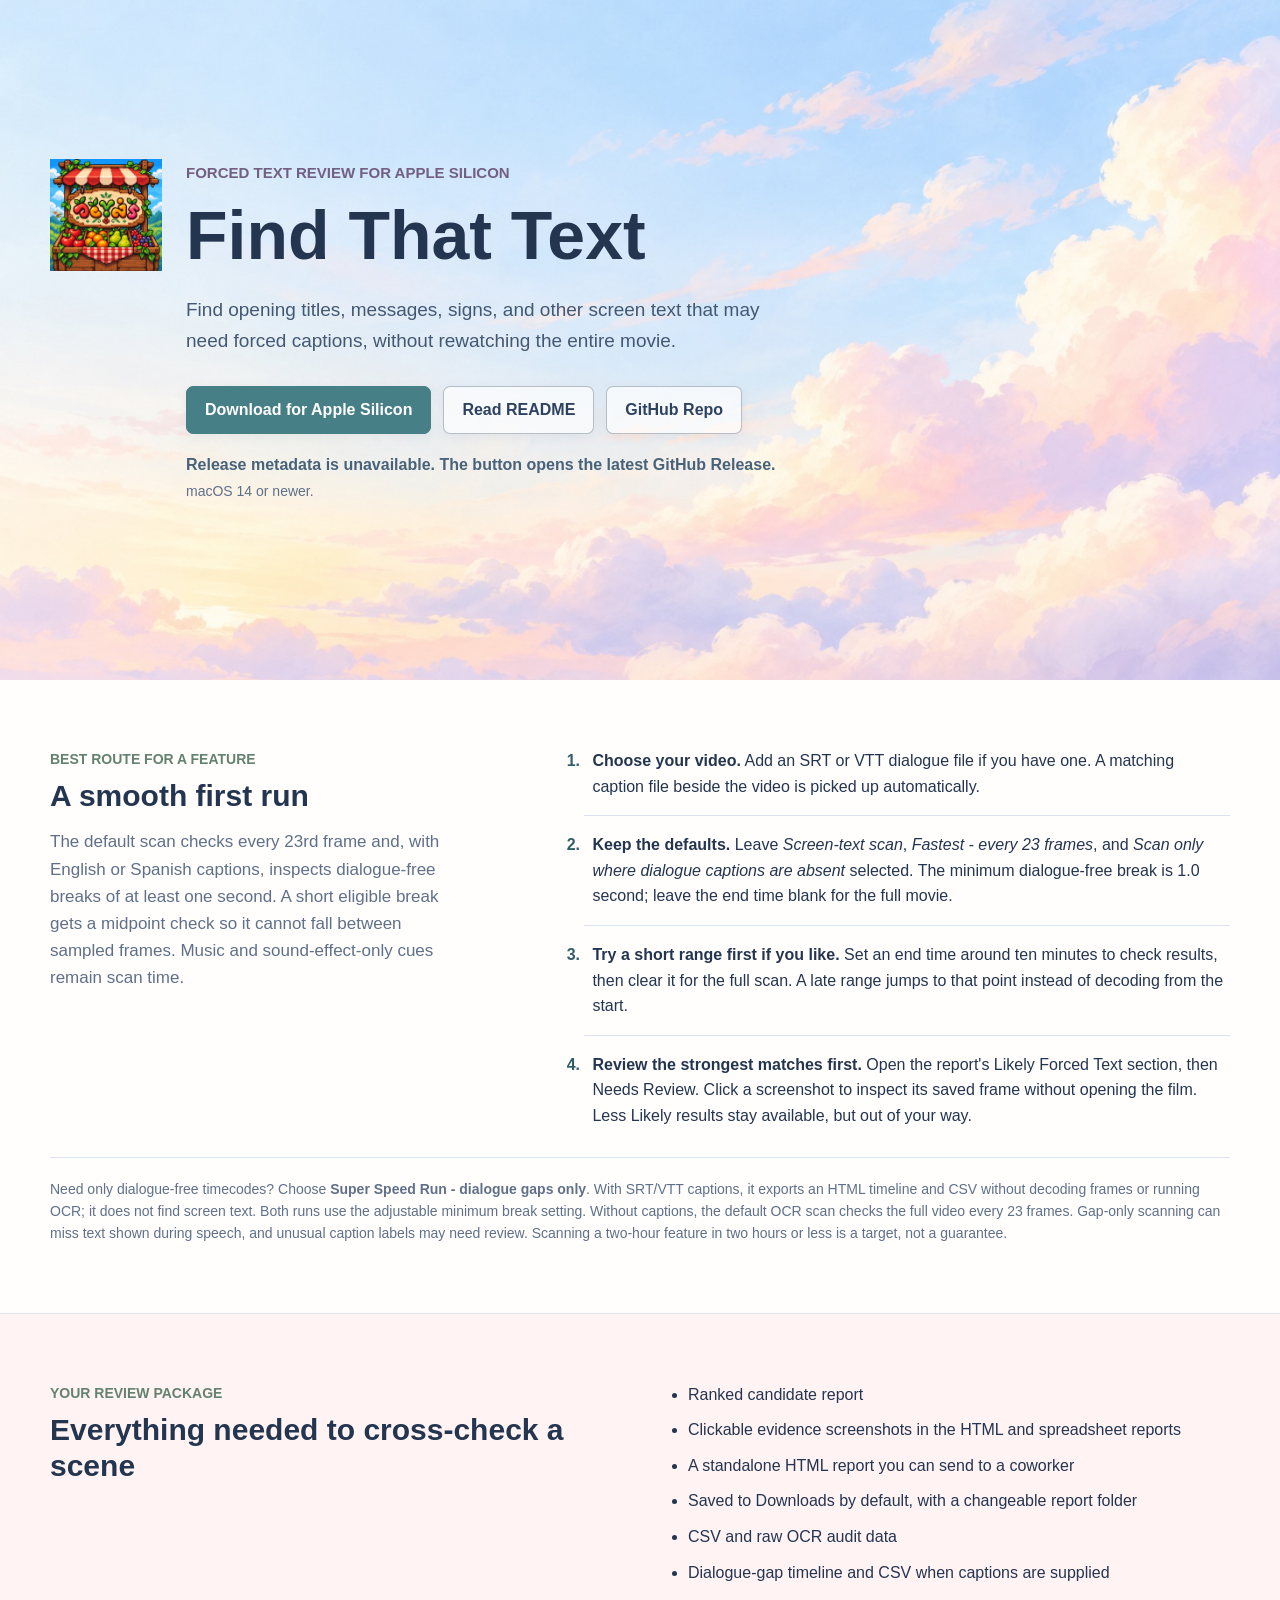
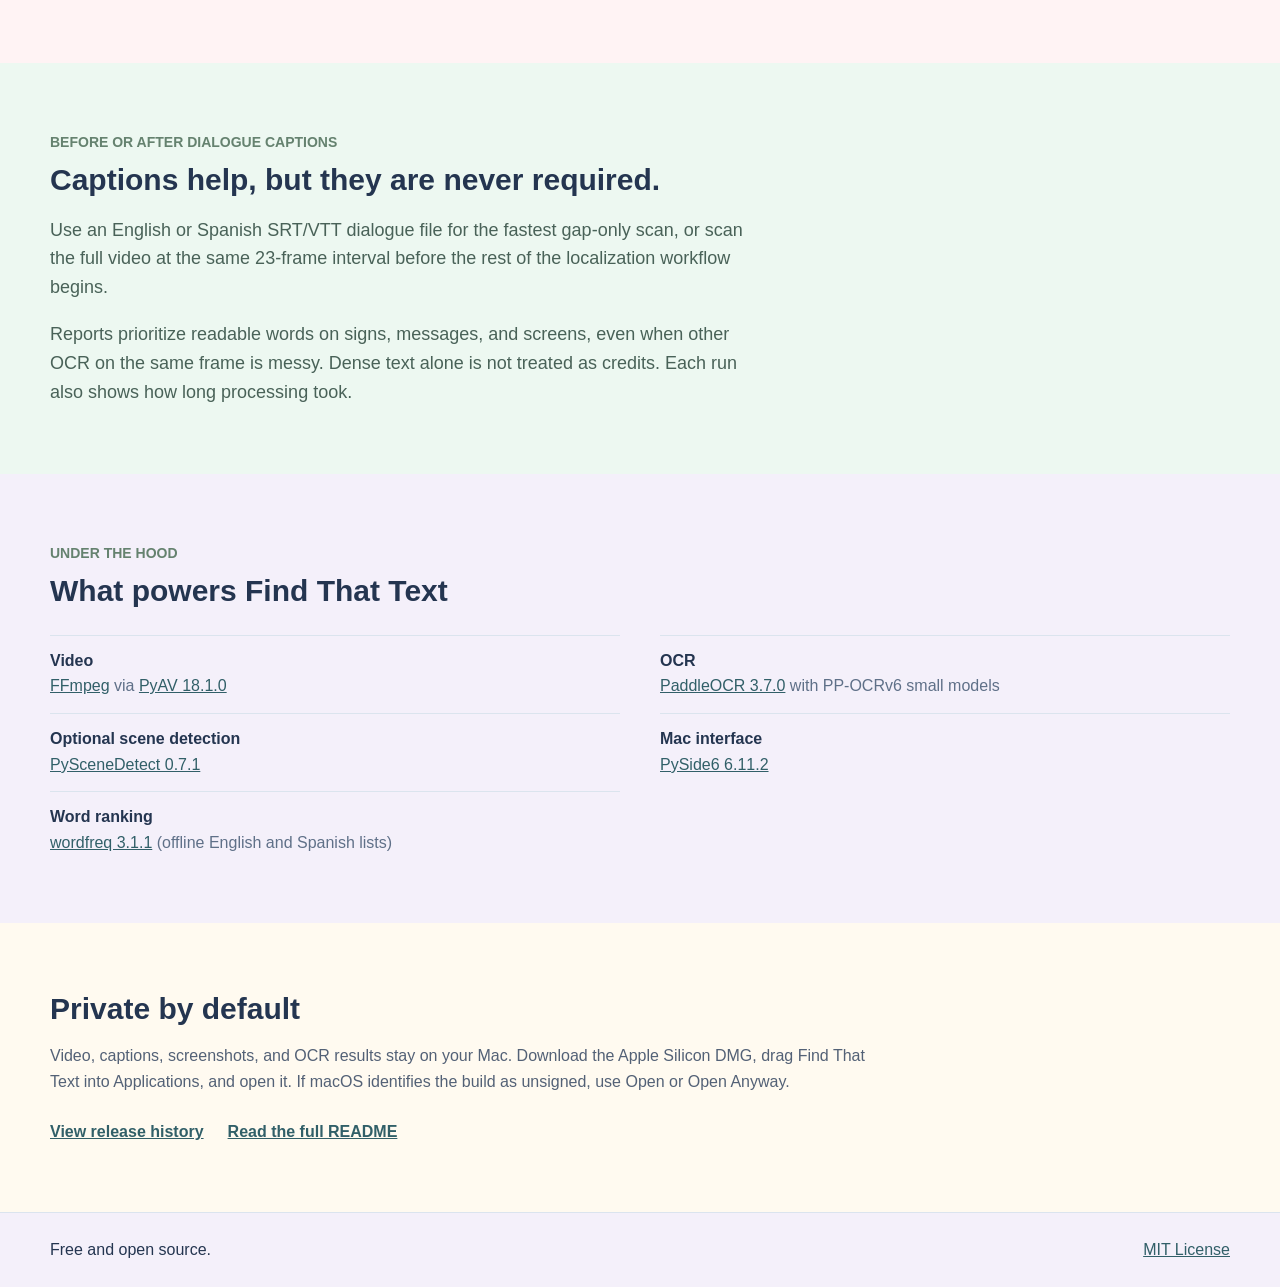
==== commit 67545e3a: "Remove website hero top bar" ====
--- a/index.html
+++ b/index.html
@@ -11,9 +11,6 @@
 </head>
 <body>
   <header class="hero">
-    <div class="topbar">
-      <span>v1.8.0</span>
-    </div>
     <section class="hero-content">
       <div class="hero-heading">
         <img class="hero-logo" src="assets/icon-512.png" alt="" width="112" height="112">
--- a/styles.css
+++ b/styles.css
@@ -35,17 +35,6 @@
   flex-direction: column;
 }
 
-.topbar {
-  width: min(1180px, 100%);
-  margin: 0 auto;
-  padding: 26px 0;
-  display: flex;
-  justify-content: flex-end;
-  align-items: center;
-  border-bottom: 1px solid rgba(66, 92, 124, 0.14);
-  color: #2d4260;
-}
-
 .hero-heading {
   display: flex;
   align-items: center;
@@ -306,10 +295,6 @@
     background-position: 62% center;
   }
 
-  .topbar {
-    padding: 20px 0;
-  }
-
   .hero-content {
     padding: 56px 0 72px;
   }
@@ -370,10 +355,6 @@
     min-height: 560px;
   }
 
-  .topbar {
-    font-size: 14px;
-  }
-
   .hero-heading {
     gap: 12px;
   }
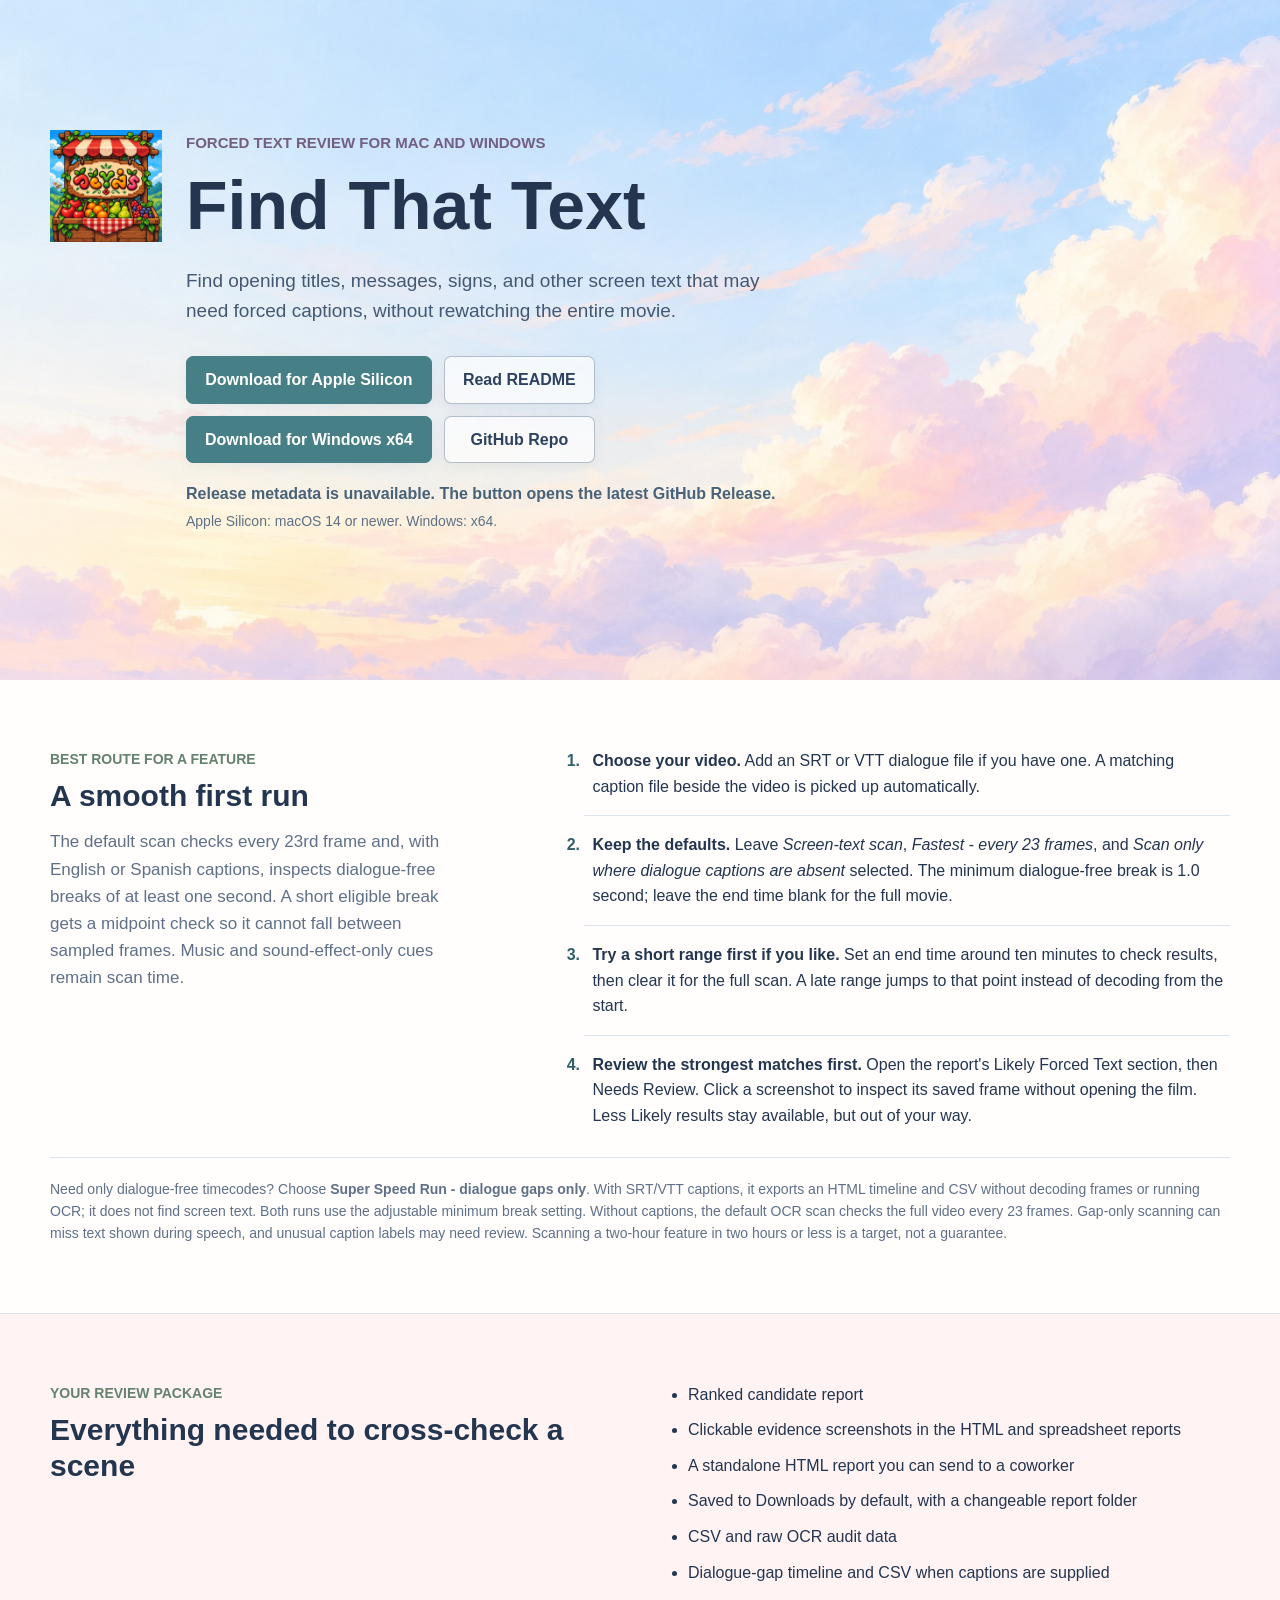
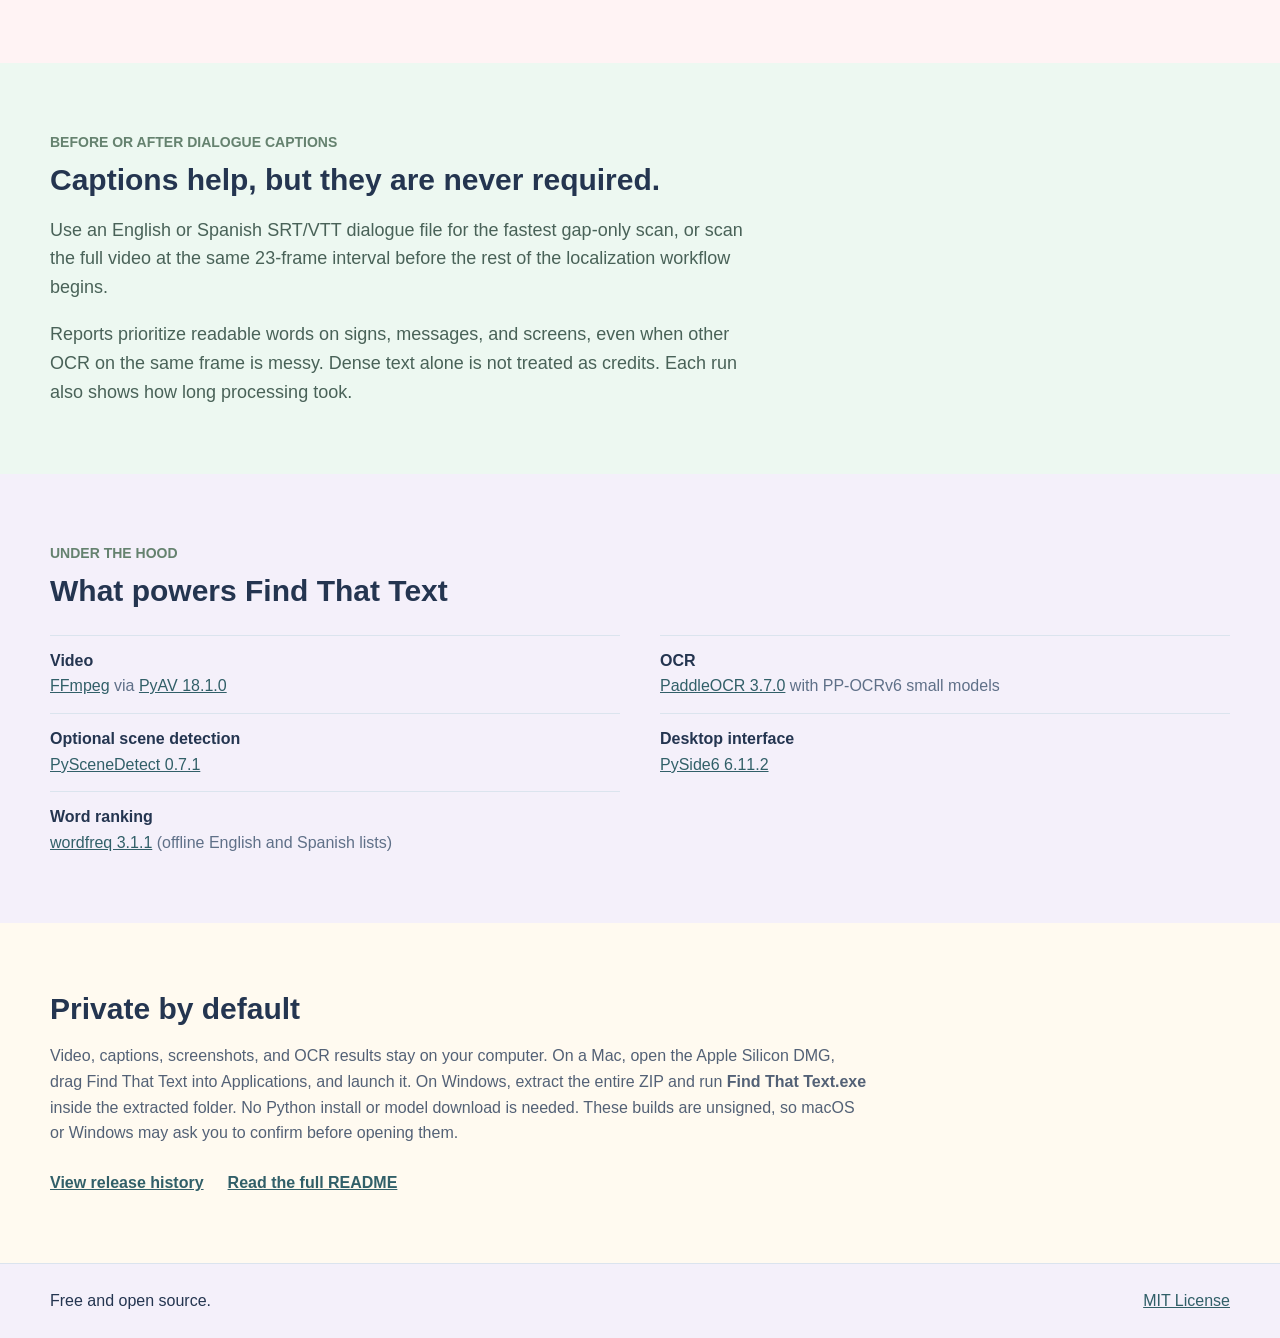
==== commit f62a22b0: "Add verified Windows download to site" ====
--- a/index.html
+++ b/index.html
@@ -15,19 +15,24 @@
       <div class="hero-heading">
         <img class="hero-logo" src="assets/icon-512.png" alt="" width="112" height="112">
         <div>
-          <p class="kicker">Forced text review for Apple Silicon</p>
+          <p class="kicker">Forced text review for Mac and Windows</p>
           <h1>Find That Text</h1>
         </div>
       </div>
       <div class="hero-details">
         <p class="summary">Find opening titles, messages, signs, and other screen text that may need forced captions, without rewatching the entire movie.</p>
         <div class="actions">
-          <a id="download" class="button primary" href="https://github.com/MichaelBrandonFalk/Find-That-Text/releases/latest">Download for Apple Silicon</a>
-          <a id="readme" class="button" href="https://github.com/MichaelBrandonFalk/Find-That-Text#readme">Read README</a>
-          <a id="source" class="button" href="https://github.com/MichaelBrandonFalk/Find-That-Text">GitHub Repo</a>
+          <div class="download-buttons">
+            <a id="download" class="button primary" href="https://github.com/MichaelBrandonFalk/Find-That-Text/releases/latest">Download for Apple Silicon</a>
+            <a id="download-windows" class="button primary" href="https://github.com/MichaelBrandonFalk/Find-That-Text/releases/latest">Download for Windows x64</a>
+          </div>
+          <div class="resource-buttons">
+            <a id="readme" class="button" href="https://github.com/MichaelBrandonFalk/Find-That-Text#readme">Read README</a>
+            <a id="source" class="button" href="https://github.com/MichaelBrandonFalk/Find-That-Text">GitHub Repo</a>
+          </div>
         </div>
         <p id="download-status" class="status">Latest release lookup will use GitHub Releases when published.</p>
-        <p class="compatibility">macOS 14 or newer.</p>
+        <p class="compatibility">Apple Silicon: macOS 14 or newer. Windows: x64.</p>
       </div>
     </section>
   </header>
@@ -73,13 +78,13 @@
         <li><strong>Video</strong><a href="https://ffmpeg.org/">FFmpeg</a> via <a href="https://github.com/PyAV-Org/PyAV">PyAV 18.1.0</a></li>
         <li><strong>OCR</strong><a href="https://github.com/PaddlePaddle/PaddleOCR">PaddleOCR 3.7.0</a> with PP-OCRv6 small models</li>
         <li><strong>Optional scene detection</strong><a href="https://github.com/Breakthrough/PySceneDetect">PySceneDetect 0.7.1</a></li>
-        <li><strong>Mac interface</strong><a href="https://doc.qt.io/qtforpython-6/">PySide6 6.11.2</a></li>
+        <li><strong>Desktop interface</strong><a href="https://doc.qt.io/qtforpython-6/">PySide6 6.11.2</a></li>
         <li><strong>Word ranking</strong><a href="https://github.com/rspeer/wordfreq">wordfreq 3.1.1</a> (offline English and Spanish lists)</li>
       </ul>
     </section>
     <section class="install">
       <h2>Private by default</h2>
-      <p>Video, captions, screenshots, and OCR results stay on your Mac. Download the Apple Silicon DMG, drag Find That Text into Applications, and open it. If macOS identifies the build as unsigned, use Open or Open Anyway.</p>
+      <p>Video, captions, screenshots, and OCR results stay on your computer. On a Mac, open the Apple Silicon DMG, drag Find That Text into Applications, and launch it. On Windows, extract the entire ZIP and run <strong>Find That Text.exe</strong> inside the extracted folder. No Python install or model download is needed. These builds are unsigned, so macOS or Windows may ask you to confirm before opening them.</p>
       <div class="text-links">
         <a id="releases" href="https://github.com/MichaelBrandonFalk/Find-That-Text/releases">View release history</a>
         <a id="readme-inline" href="https://github.com/MichaelBrandonFalk/Find-That-Text#readme">Read the full README</a>
--- a/styles.css
+++ b/styles.css
@@ -92,7 +92,14 @@
 
 .actions {
   display: flex;
-  flex-wrap: wrap;
+  align-items: flex-start;
+  gap: 12px;
+}
+
+.download-buttons,
+.resource-buttons {
+  display: flex;
+  flex-direction: column;
   gap: 12px;
 }
 
@@ -326,6 +333,16 @@
     width: 100%;
   }
 
+  .actions,
+  .download-buttons,
+  .resource-buttons {
+    width: 100%;
+  }
+
+  .actions {
+    flex-direction: column;
+  }
+
   .workflow,
   .outputs,
   .privacy,
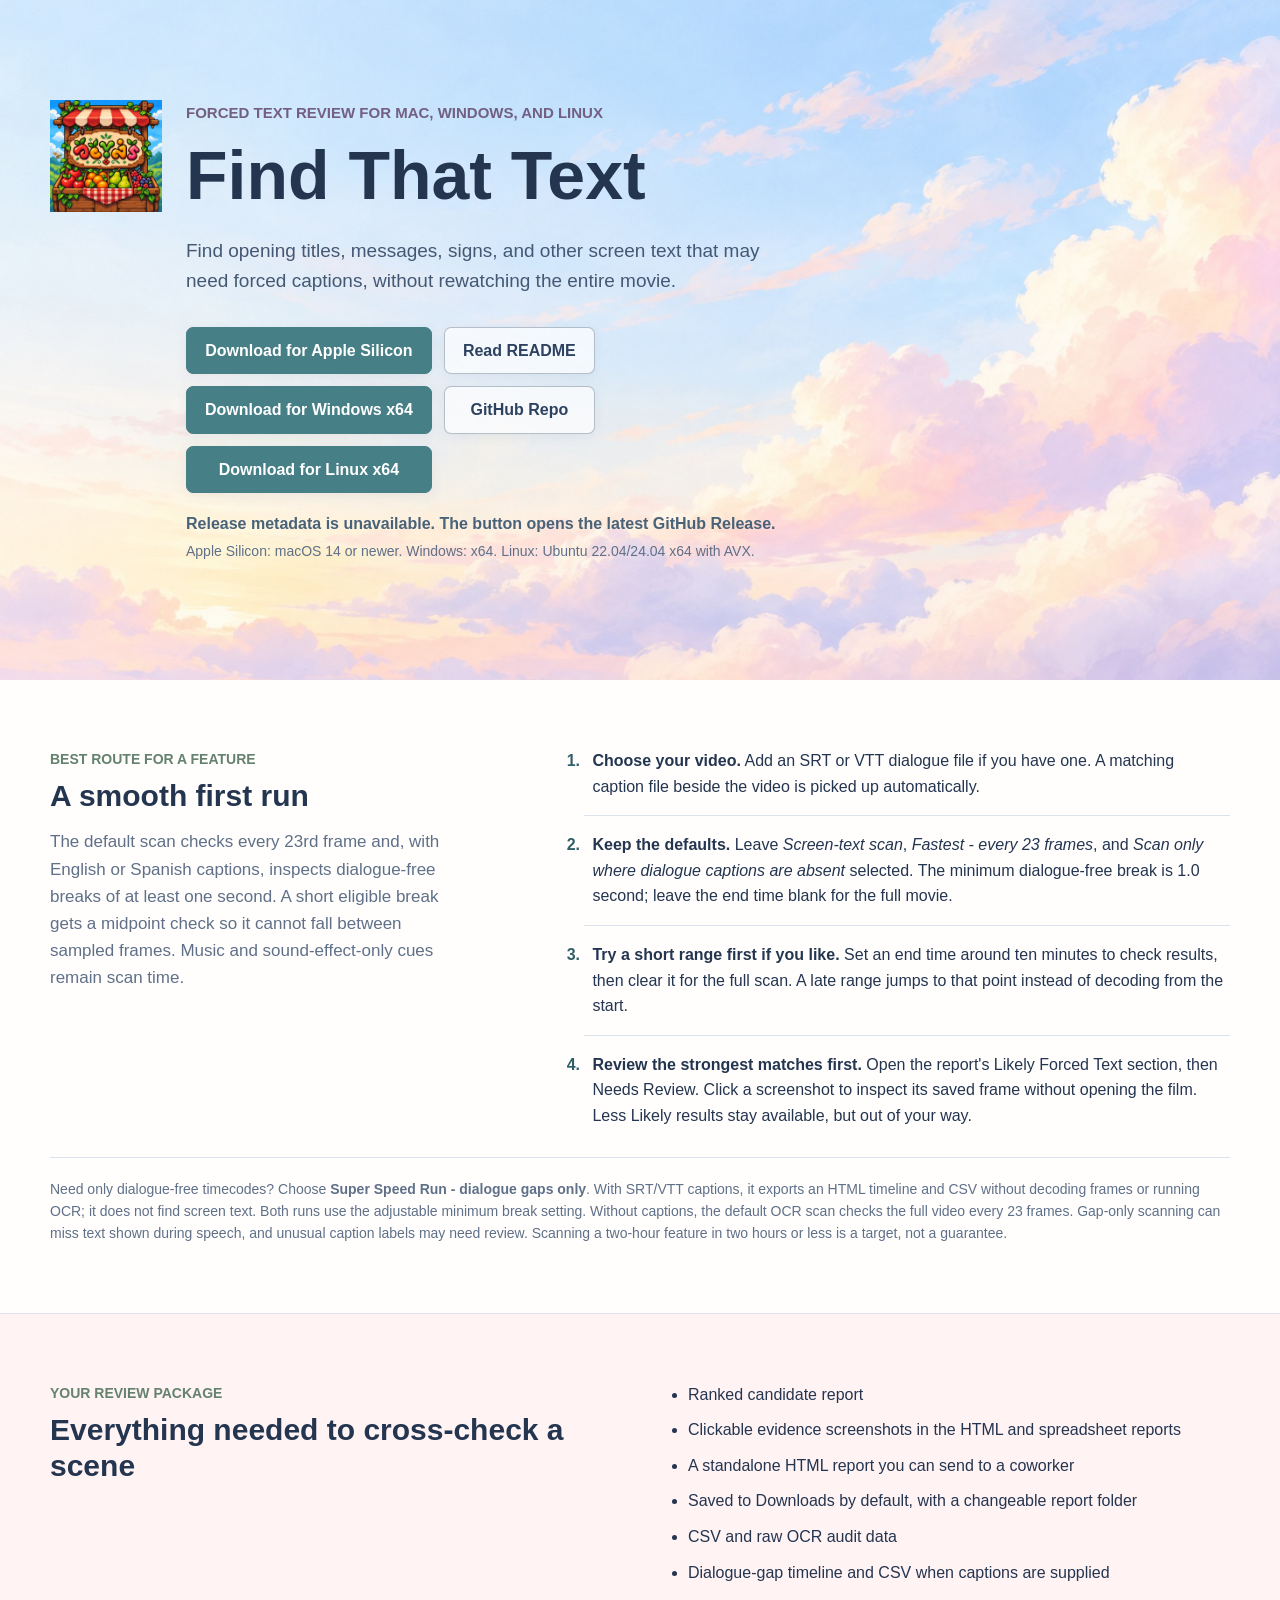
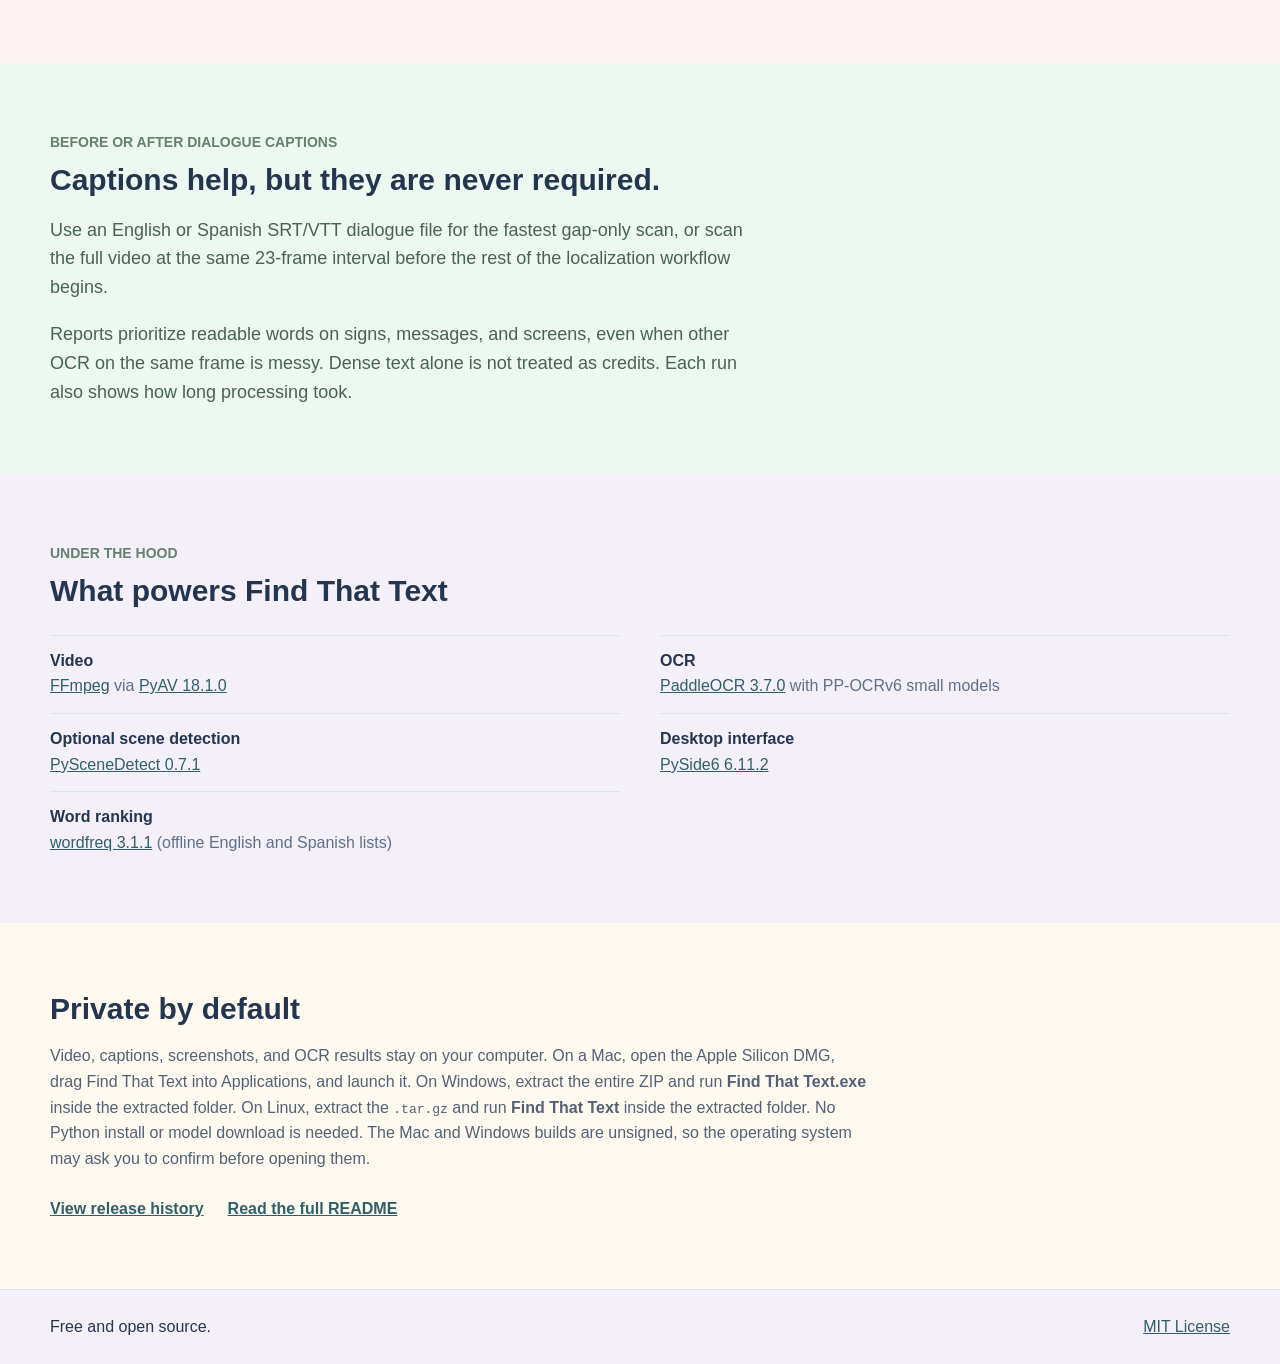
==== commit fda0f2ec: "Add Linux download to site" ====
--- a/index.html
+++ b/index.html
@@ -15,7 +15,7 @@
       <div class="hero-heading">
         <img class="hero-logo" src="assets/icon-512.png" alt="" width="112" height="112">
         <div>
-          <p class="kicker">Forced text review for Mac and Windows</p>
+          <p class="kicker">Forced text review for Mac, Windows, and Linux</p>
           <h1>Find That Text</h1>
         </div>
       </div>
@@ -25,6 +25,7 @@
           <div class="download-buttons">
             <a id="download" class="button primary" href="https://github.com/MichaelBrandonFalk/Find-That-Text/releases/latest">Download for Apple Silicon</a>
             <a id="download-windows" class="button primary" href="https://github.com/MichaelBrandonFalk/Find-That-Text/releases/latest">Download for Windows x64</a>
+            <a id="download-linux" class="button primary" href="https://github.com/MichaelBrandonFalk/Find-That-Text/releases/latest">Download for Linux x64</a>
           </div>
           <div class="resource-buttons">
             <a id="readme" class="button" href="https://github.com/MichaelBrandonFalk/Find-That-Text#readme">Read README</a>
@@ -32,7 +33,7 @@
           </div>
         </div>
         <p id="download-status" class="status">Latest release lookup will use GitHub Releases when published.</p>
-        <p class="compatibility">Apple Silicon: macOS 14 or newer. Windows: x64.</p>
+        <p class="compatibility">Apple Silicon: macOS 14 or newer. Windows: x64. Linux: Ubuntu 22.04/24.04 x64 with AVX.</p>
       </div>
     </section>
   </header>
@@ -84,7 +85,7 @@
     </section>
     <section class="install">
       <h2>Private by default</h2>
-      <p>Video, captions, screenshots, and OCR results stay on your computer. On a Mac, open the Apple Silicon DMG, drag Find That Text into Applications, and launch it. On Windows, extract the entire ZIP and run <strong>Find That Text.exe</strong> inside the extracted folder. No Python install or model download is needed. These builds are unsigned, so macOS or Windows may ask you to confirm before opening them.</p>
+      <p>Video, captions, screenshots, and OCR results stay on your computer. On a Mac, open the Apple Silicon DMG, drag Find That Text into Applications, and launch it. On Windows, extract the entire ZIP and run <strong>Find That Text.exe</strong> inside the extracted folder. On Linux, extract the <code>.tar.gz</code> and run <strong>Find That Text</strong> inside the extracted folder. No Python install or model download is needed. The Mac and Windows builds are unsigned, so the operating system may ask you to confirm before opening them.</p>
       <div class="text-links">
         <a id="releases" href="https://github.com/MichaelBrandonFalk/Find-That-Text/releases">View release history</a>
         <a id="readme-inline" href="https://github.com/MichaelBrandonFalk/Find-That-Text#readme">Read the full README</a>
